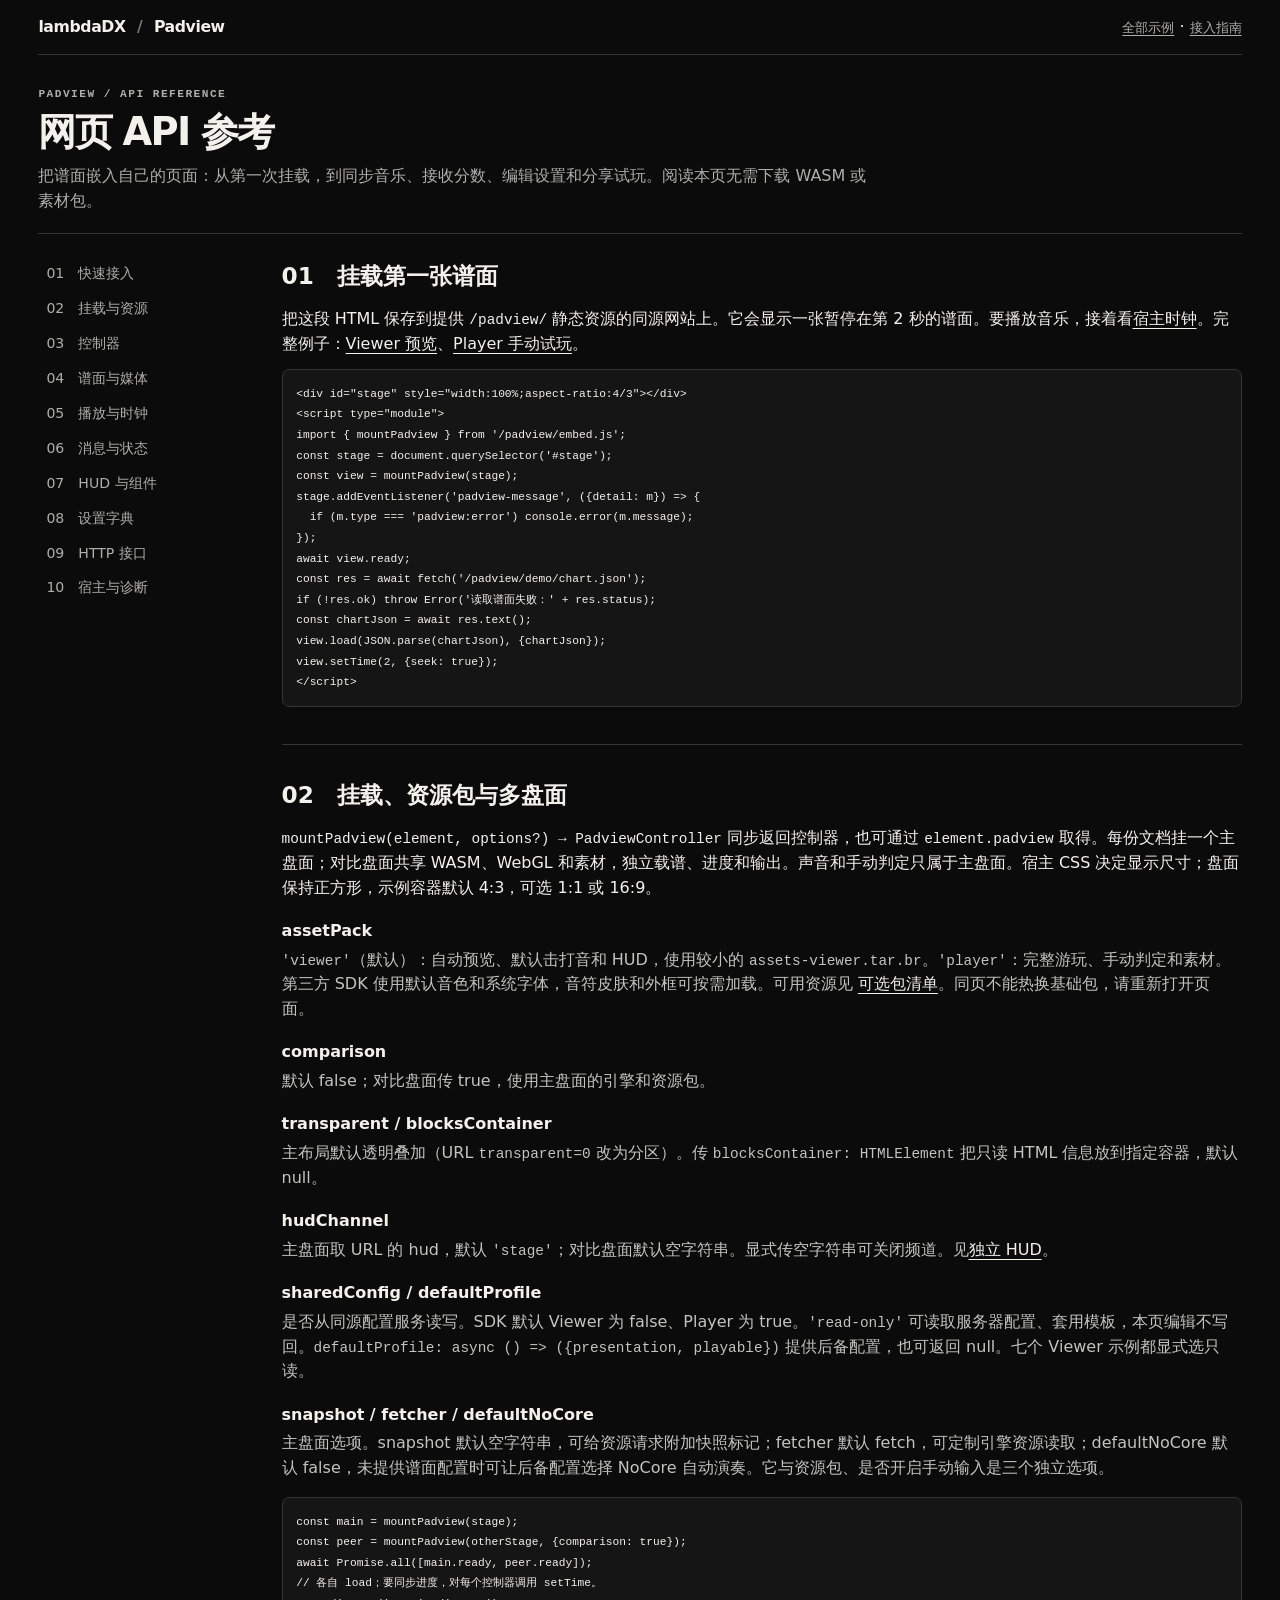
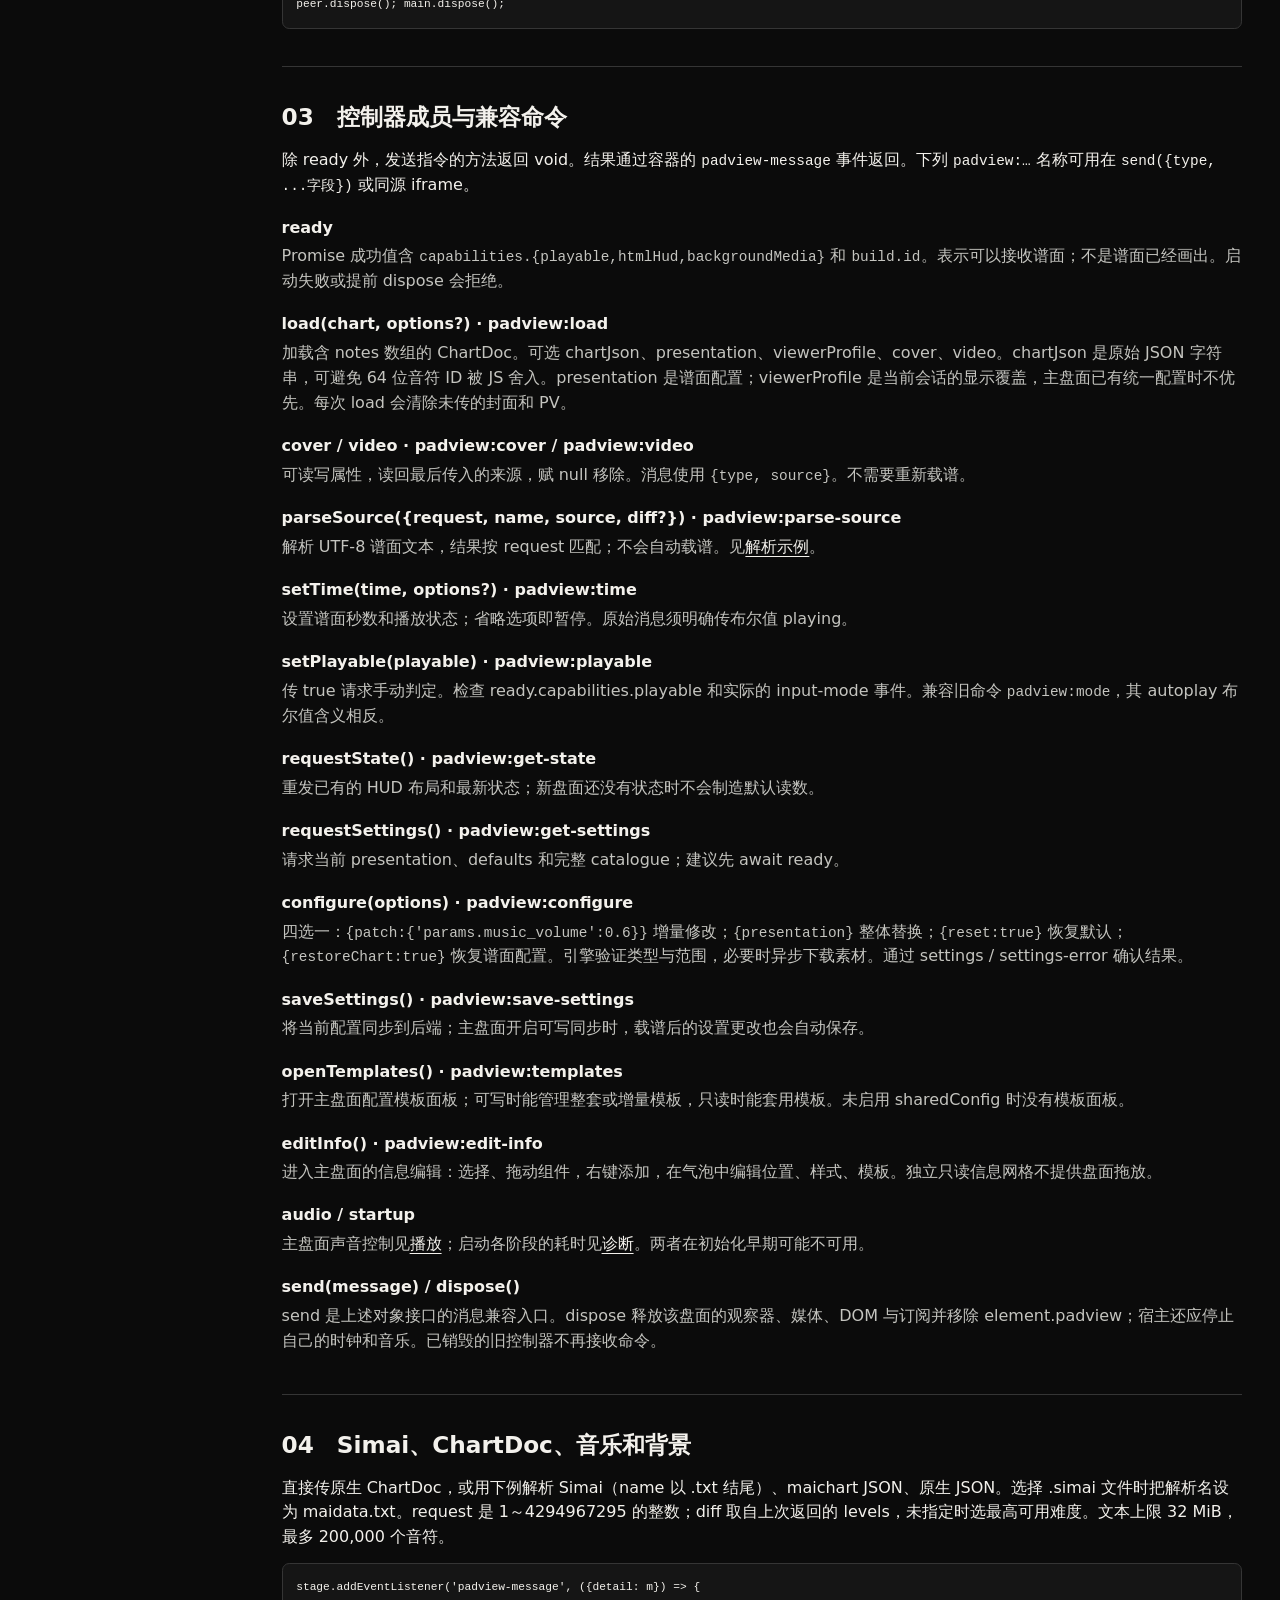
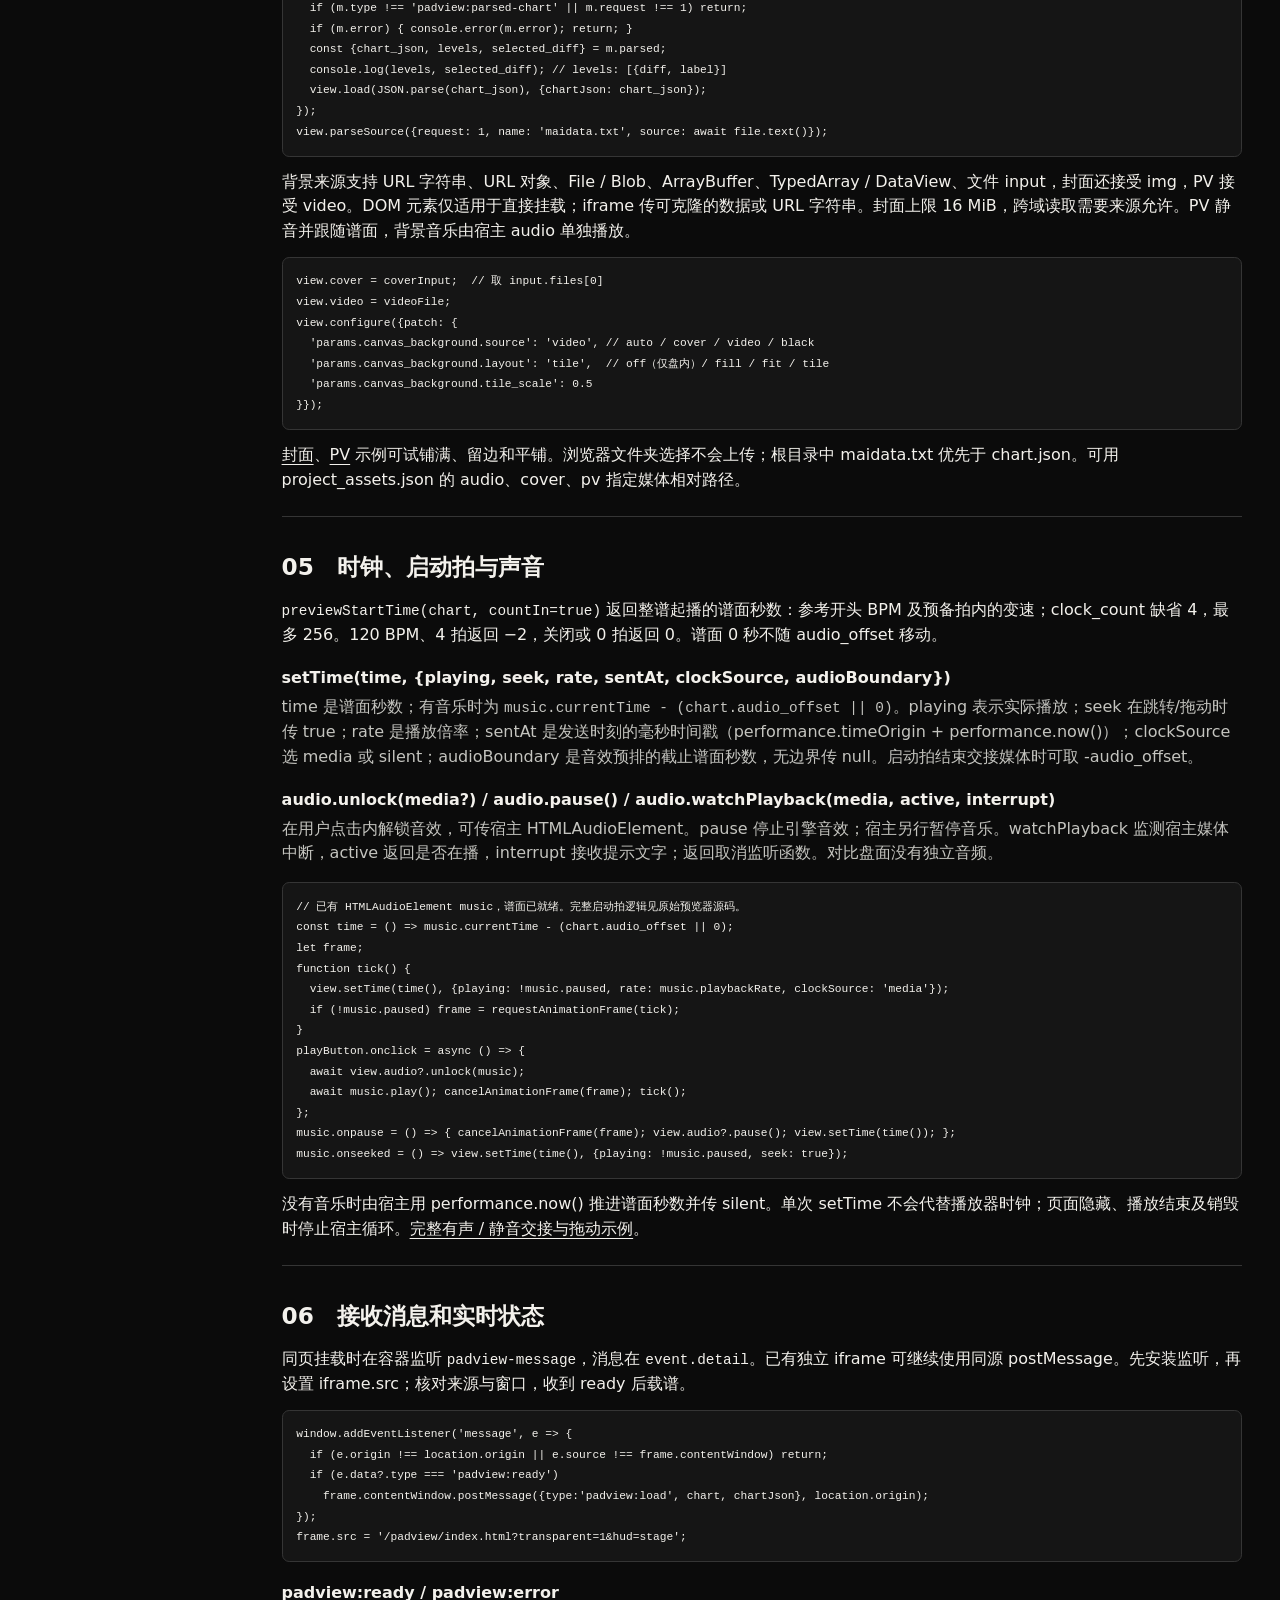
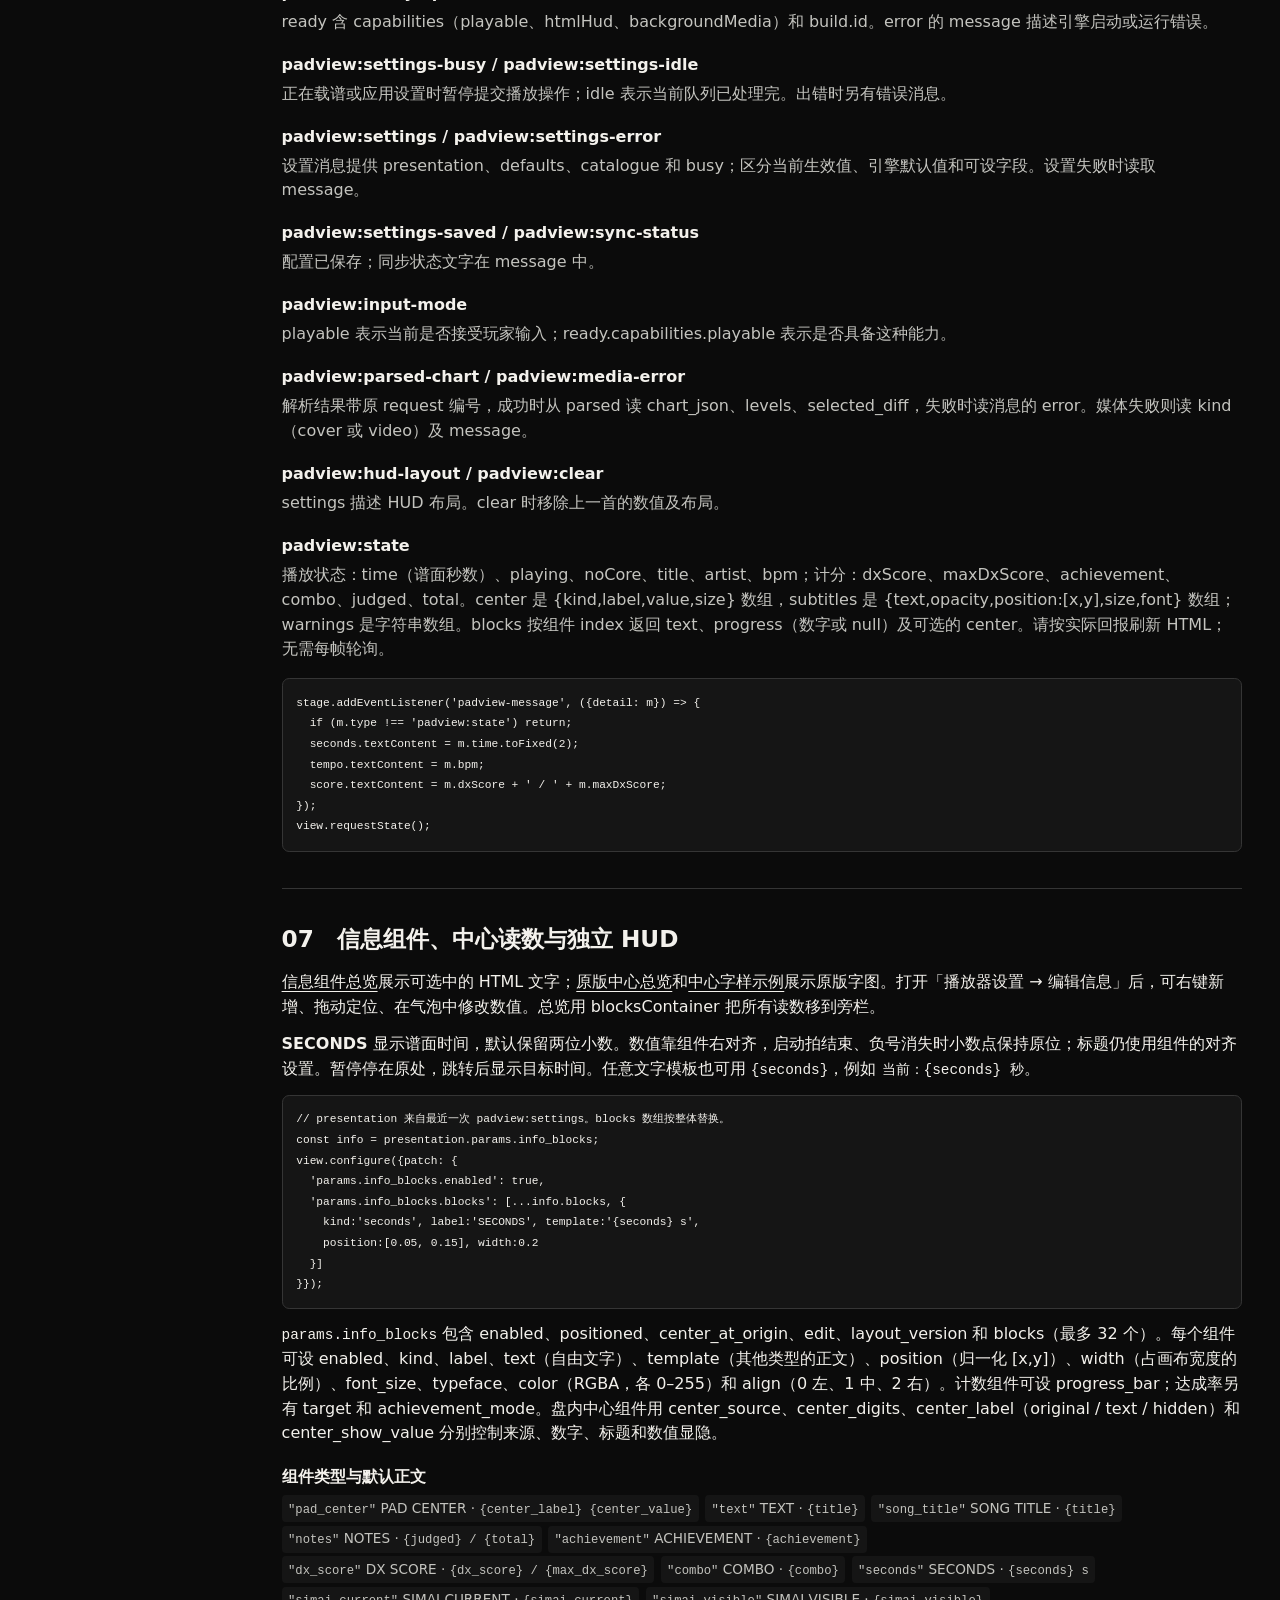
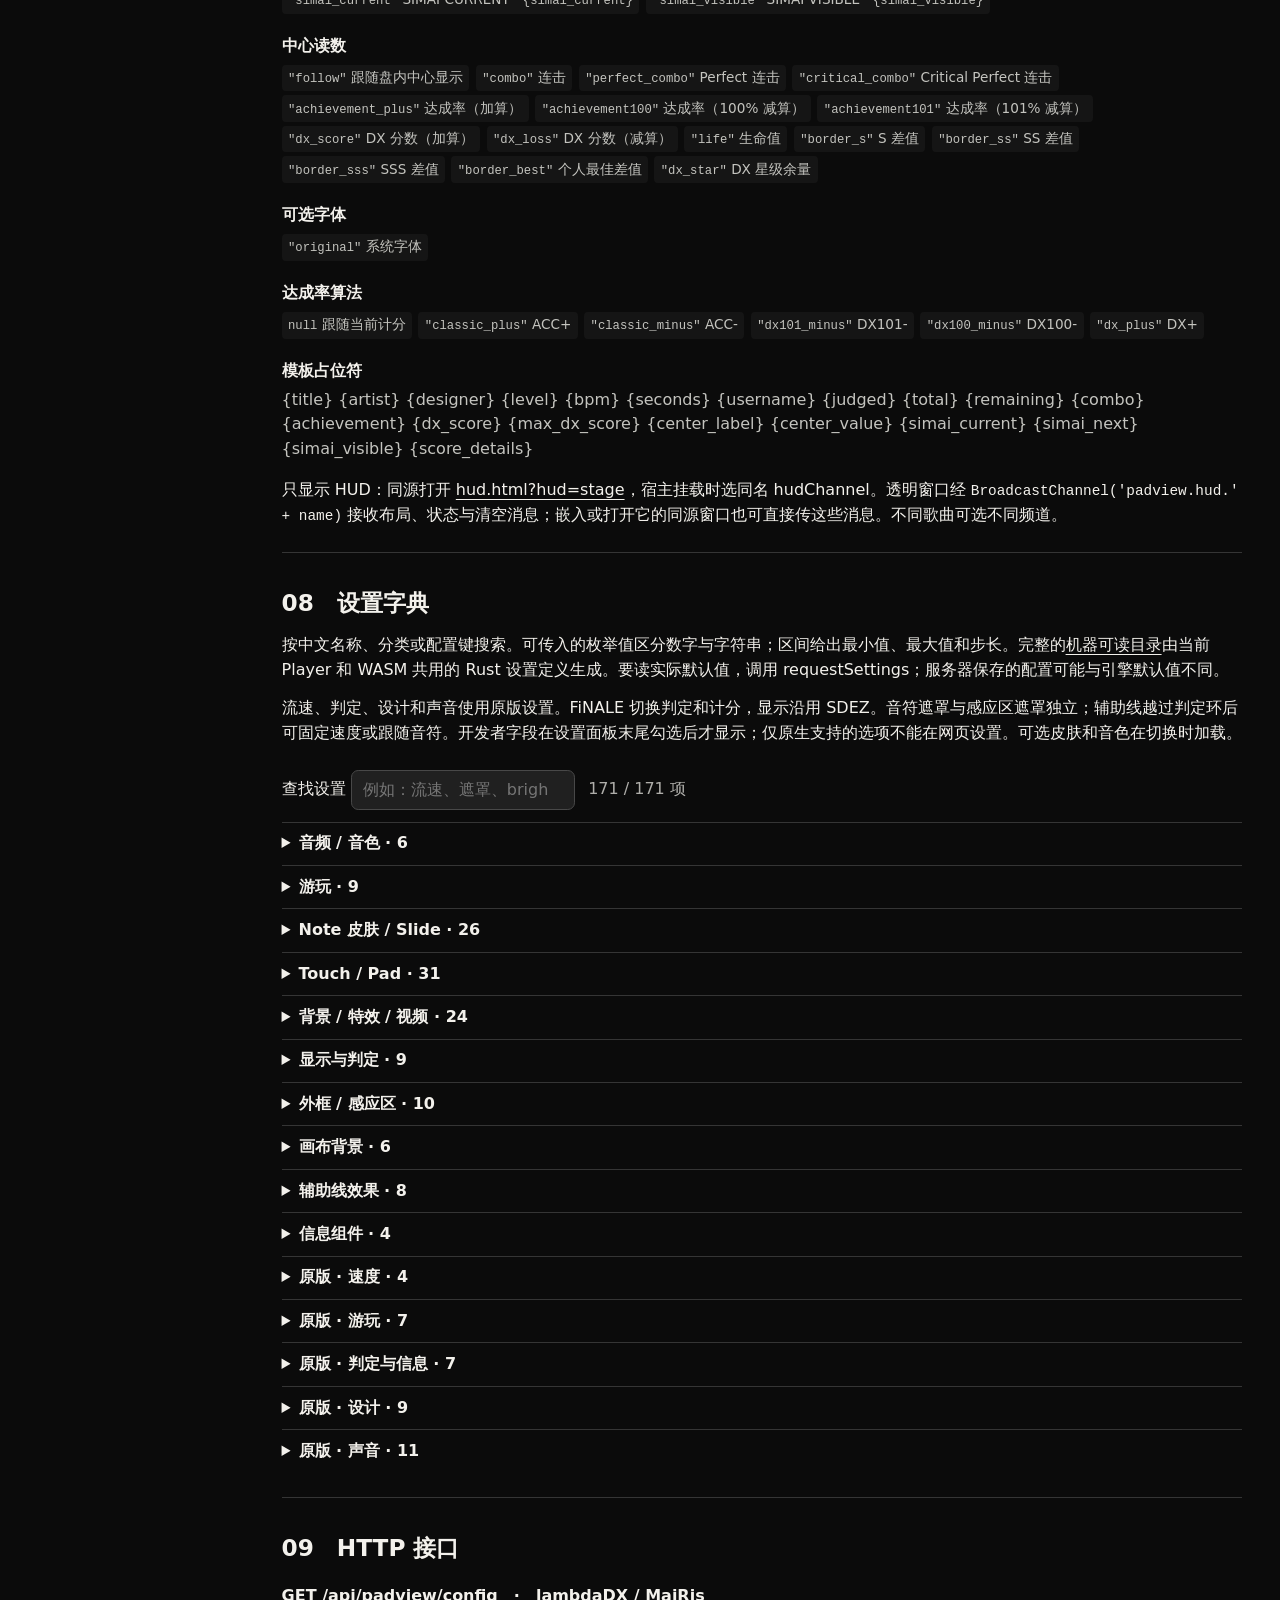
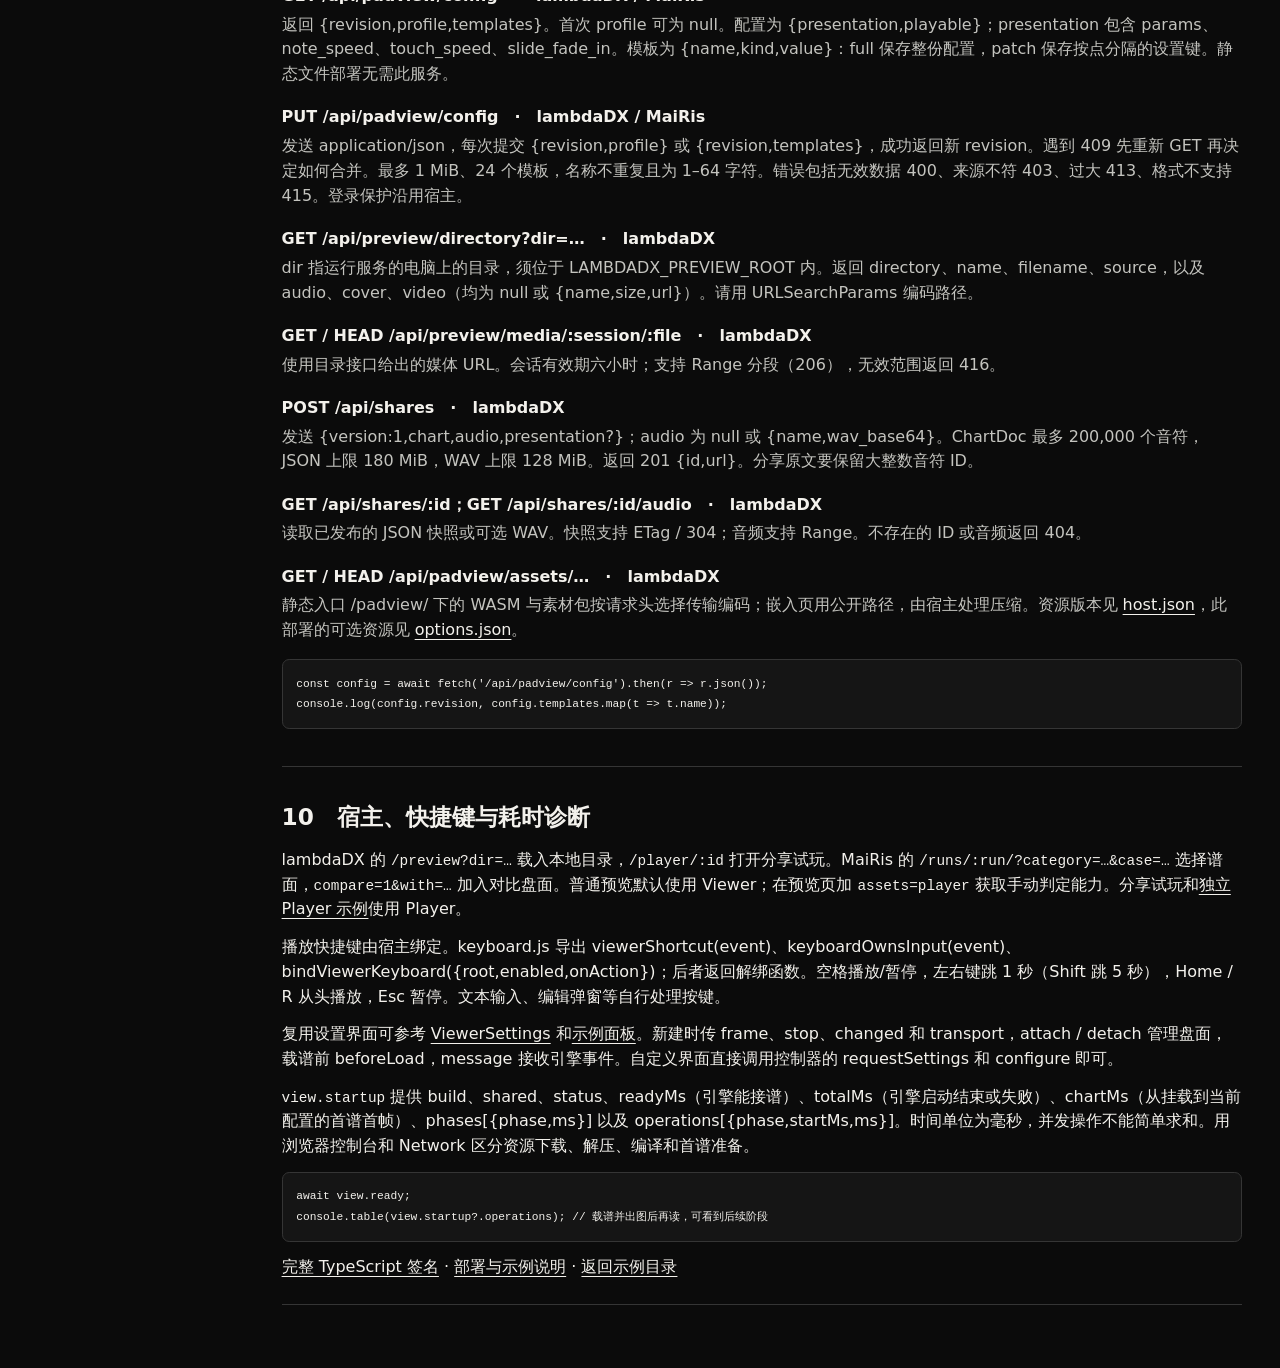
==== padview/demo/api.html @ 90272011 "Publish the LambdaDX Web SDK with viewer, player, and demos" ====
<!doctype html>
<html lang="zh-CN"><head><meta charset="utf-8"><meta name="viewport" content="width=device-width,initial-scale=1">
<title>Padview 网页 API 参考 · lambdaDX</title><link rel="stylesheet" href="./demo.css"><script src="./api-catalogue.js" defer></script></head>
<body><main class="api-doc">
<header class="masthead"><strong>lambdaDX <span>/</span> Padview</strong><nav><a href="./index.html">全部示例</a> · <a href="./README.md">接入指南</a></nav></header>
<p class="eyebrow">PADVIEW / API REFERENCE</p><h1>网页 API 参考</h1>
<p>把谱面嵌入自己的页面：从第一次挂载，到同步音乐、接收分数、编辑设置和分享试玩。阅读本页无需下载 WASM 或素材包。</p>
<div class="api-grid"><nav aria-label="文档目录"><a href="#start">01　快速接入</a><a href="#mount">02　挂载与资源</a><a href="#controller">03　控制器</a><a href="#source">04　谱面与媒体</a><a href="#clock">05　播放与时钟</a><a href="#messages">06　消息与状态</a><a href="#hud">07　HUD 与组件</a><a href="#settings">08　设置字典</a><a href="#http">09　HTTP 接口</a><a href="#hosts">10　宿主与诊断</a></nav>
<article>
<section id="start"><h2>01　挂载第一张谱面</h2>
<p>把这段 HTML 保存到提供 <code>/padview/</code> 静态资源的同源网站上。它会显示一张暂停在第 2 秒的谱面。要播放音乐，接着看<a href="#clock">宿主时钟</a>。完整例子：<a href="./original.html">Viewer 预览</a>、<a href="./player.html">Player 手动试玩</a>。</p>
<pre><code>&lt;div id="stage" style="width:100%;aspect-ratio:4/3"&gt;&lt;/div&gt;
&lt;script type="module"&gt;
import { mountPadview } from '/padview/embed.js';
const stage = document.querySelector('#stage');
const view = mountPadview(stage);
stage.addEventListener('padview-message', ({detail: m}) =&gt; {
  if (m.type === 'padview:error') console.error(m.message);
});
await view.ready;
const res = await fetch('/padview/demo/chart.json');
if (!res.ok) throw Error('读取谱面失败：' + res.status);
const chartJson = await res.text();
view.load(JSON.parse(chartJson), {chartJson});
view.setTime(2, {seek: true});
&lt;/script&gt;</code></pre></section>
<section id="mount"><h2>02　挂载、资源包与多盘面</h2>
<p><code>mountPadview(element, options?) → PadviewController</code> 同步返回控制器，也可通过 <code>element.padview</code> 取得。每份文档挂一个主盘面；对比盘面共享 WASM、WebGL 和素材，独立载谱、进度和输出。声音和手动判定只属于主盘面。宿主 CSS 决定显示尺寸；盘面保持正方形，示例容器默认 4:3，可选 1:1 或 16:9。</p>
<dl><dt>assetPack</dt><dd><code>'viewer'</code>（默认）：自动预览、默认击打音和 HUD，使用较小的 <code>assets-viewer.tar.br</code>。<code>'player'</code>：完整游玩、手动判定和素材。第三方 SDK 使用默认音色和系统字体，音符皮肤和外框可按需加载。可用资源见 <a href="../options.json">可选包清单</a>。同页不能热换基础包，请重新打开页面。</dd>
<dt>comparison</dt><dd>默认 false；对比盘面传 true，使用主盘面的引擎和资源包。</dd>
<dt>transparent / blocksContainer</dt><dd>主布局默认透明叠加（URL <code>transparent=0</code> 改为分区）。传 <code>blocksContainer: HTMLElement</code> 把只读 HTML 信息放到指定容器，默认 null。</dd>
<dt>hudChannel</dt><dd>主盘面取 URL 的 hud，默认 <code>'stage'</code>；对比盘面默认空字符串。显式传空字符串可关闭频道。见<a href="#hud">独立 HUD</a>。</dd>
<dt>sharedConfig / defaultProfile</dt><dd>是否从同源配置服务读写。SDK 默认 Viewer 为 false、Player 为 true。<code>'read-only'</code> 可读取服务器配置、套用模板，本页编辑不写回。<code>defaultProfile: async () =&gt; ({presentation, playable})</code> 提供后备配置，也可返回 null。七个 Viewer 示例都显式选只读。</dd>
<dt>snapshot / fetcher / defaultNoCore</dt><dd>主盘面选项。snapshot 默认空字符串，可给资源请求附加快照标记；fetcher 默认 fetch，可定制引擎资源读取；defaultNoCore 默认 false，未提供谱面配置时可让后备配置选择 NoCore 自动演奏。它与资源包、是否开启手动输入是三个独立选项。</dd></dl>
<pre><code>const main = mountPadview(stage);
const peer = mountPadview(otherStage, {comparison: true});
await Promise.all([main.ready, peer.ready]);
// 各自 load；要同步进度，对每个控制器调用 setTime。
peer.dispose(); main.dispose();</code></pre></section>
<section id="controller"><h2>03　控制器成员与兼容命令</h2>
<p>除 ready 外，发送指令的方法返回 void。结果通过容器的 <code>padview-message</code> 事件返回。下列 <code>padview:…</code> 名称可用在 <code>send({type, ...字段})</code> 或同源 iframe。</p>
<dl>
<dt>ready</dt><dd>Promise 成功值含 <code>capabilities.{playable,htmlHud,backgroundMedia}</code> 和 <code>build.id</code>。表示可以接收谱面；不是谱面已经画出。启动失败或提前 dispose 会拒绝。</dd>
<dt>load(chart, options?) · padview:load</dt><dd>加载含 notes 数组的 ChartDoc。可选 chartJson、presentation、viewerProfile、cover、video。chartJson 是原始 JSON 字符串，可避免 64 位音符 ID 被 JS 舍入。presentation 是谱面配置；viewerProfile 是当前会话的显示覆盖，主盘面已有统一配置时不优先。每次 load 会清除未传的封面和 PV。</dd>
<dt>cover / video · padview:cover / padview:video</dt><dd>可读写属性，读回最后传入的来源，赋 null 移除。消息使用 <code>{type, source}</code>。不需要重新载谱。</dd>
<dt>parseSource({request, name, source, diff?}) · padview:parse-source</dt><dd>解析 UTF-8 谱面文本，结果按 request 匹配；不会自动载谱。见<a href="#source">解析示例</a>。</dd>
<dt>setTime(time, options?) · padview:time</dt><dd>设置谱面秒数和播放状态；省略选项即暂停。原始消息须明确传布尔值 playing。</dd>
<dt>setPlayable(playable) · padview:playable</dt><dd>传 true 请求手动判定。检查 ready.capabilities.playable 和实际的 input-mode 事件。兼容旧命令 <code>padview:mode</code>，其 autoplay 布尔值含义相反。</dd>
<dt>requestState() · padview:get-state</dt><dd>重发已有的 HUD 布局和最新状态；新盘面还没有状态时不会制造默认读数。</dd>
<dt>requestSettings() · padview:get-settings</dt><dd>请求当前 presentation、defaults 和完整 catalogue；建议先 await ready。</dd>
<dt>configure(options) · padview:configure</dt><dd>四选一：<code>{patch:{'params.music_volume':0.6}}</code> 增量修改；<code>{presentation}</code> 整体替换；<code>{reset:true}</code> 恢复默认；<code>{restoreChart:true}</code> 恢复谱面配置。引擎验证类型与范围，必要时异步下载素材。通过 settings / settings-error 确认结果。</dd>
<dt>saveSettings() · padview:save-settings</dt><dd>将当前配置同步到后端；主盘面开启可写同步时，载谱后的设置更改也会自动保存。</dd>
<dt>openTemplates() · padview:templates</dt><dd>打开主盘面配置模板面板；可写时能管理整套或增量模板，只读时能套用模板。未启用 sharedConfig 时没有模板面板。</dd>
<dt>editInfo() · padview:edit-info</dt><dd>进入主盘面的信息编辑：选择、拖动组件，右键添加，在气泡中编辑位置、样式、模板。独立只读信息网格不提供盘面拖放。</dd>
<dt>audio / startup</dt><dd>主盘面声音控制见<a href="#clock">播放</a>；启动各阶段的耗时见<a href="#hosts">诊断</a>。两者在初始化早期可能不可用。</dd>
<dt>send(message) / dispose()</dt><dd>send 是上述对象接口的消息兼容入口。dispose 释放该盘面的观察器、媒体、DOM 与订阅并移除 element.padview；宿主还应停止自己的时钟和音乐。已销毁的旧控制器不再接收命令。</dd></dl></section>
<section id="source"><h2>04　Simai、ChartDoc、音乐和背景</h2>
<p>直接传原生 ChartDoc，或用下例解析 Simai（name 以 .txt 结尾）、maichart JSON、原生 JSON。选择 .simai 文件时把解析名设为 maidata.txt。request 是 1～4294967295 的整数；diff 取自上次返回的 levels，未指定时选最高可用难度。文本上限 32 MiB，最多 200,000 个音符。</p>
<pre><code>stage.addEventListener('padview-message', ({detail: m}) =&gt; {
  if (m.type !== 'padview:parsed-chart' || m.request !== 1) return;
  if (m.error) { console.error(m.error); return; }
  const {chart_json, levels, selected_diff} = m.parsed;
  console.log(levels, selected_diff); // levels: [{diff, label}]
  view.load(JSON.parse(chart_json), {chartJson: chart_json});
});
view.parseSource({request: 1, name: 'maidata.txt', source: await file.text()});</code></pre>
<p>背景来源支持 URL 字符串、URL 对象、File / Blob、ArrayBuffer、TypedArray / DataView、文件 input，封面还接受 img，PV 接受 video。DOM 元素仅适用于直接挂载；iframe 传可克隆的数据或 URL 字符串。封面上限 16 MiB，跨域读取需要来源允许。PV 静音并跟随谱面，背景音乐由宿主 audio 单独播放。</p>
<pre><code>view.cover = coverInput;  // 取 input.files[0]
view.video = videoFile;
view.configure({patch: {
  'params.canvas_background.source': 'video', // auto / cover / video / black
  'params.canvas_background.layout': 'tile',  // off（仅盘内）/ fill / fit / tile
  'params.canvas_background.tile_scale': 0.5
}});</code></pre><p><a href="./cover.html">封面</a>、<a href="./pv.html">PV</a> 示例可试铺满、留边和平铺。浏览器文件夹选择不会上传；根目录中 maidata.txt 优先于 chart.json。可用 project_assets.json 的 audio、cover、pv 指定媒体相对路径。</p></section>
<section id="clock"><h2>05　时钟、启动拍与声音</h2>
<p><code>previewStartTime(chart, countIn=true)</code> 返回整谱起播的谱面秒数：参考开头 BPM 及预备拍内的变速；clock_count 缺省 4，最多 256。120 BPM、4 拍返回 −2，关闭或 0 拍返回 0。谱面 0 秒不随 audio_offset 移动。</p>
<dl><dt>setTime(time, {playing, seek, rate, sentAt, clockSource, audioBoundary})</dt><dd>time 是谱面秒数；有音乐时为 <code>music.currentTime - (chart.audio_offset || 0)</code>。playing 表示实际播放；seek 在跳转/拖动时传 true；rate 是播放倍率；sentAt 是发送时刻的毫秒时间戳（performance.timeOrigin + performance.now()）；clockSource 选 media 或 silent；audioBoundary 是音效预排的截止谱面秒数，无边界传 null。启动拍结束交接媒体时可取 -audio_offset。</dd>
<dt>audio.unlock(media?) / audio.pause() / audio.watchPlayback(media, active, interrupt)</dt><dd>在用户点击内解锁音效，可传宿主 HTMLAudioElement。pause 停止引擎音效；宿主另行暂停音乐。watchPlayback 监测宿主媒体中断，active 返回是否在播，interrupt 接收提示文字；返回取消监听函数。对比盘面没有独立音频。</dd></dl>
<pre><code>// 已有 HTMLAudioElement music，谱面已就绪。完整启动拍逻辑见原始预览器源码。
const time = () =&gt; music.currentTime - (chart.audio_offset || 0);
let frame;
function tick() {
  view.setTime(time(), {playing: !music.paused, rate: music.playbackRate, clockSource: 'media'});
  if (!music.paused) frame = requestAnimationFrame(tick);
}
playButton.onclick = async () =&gt; {
  await view.audio?.unlock(music);
  await music.play(); cancelAnimationFrame(frame); tick();
};
music.onpause = () =&gt; { cancelAnimationFrame(frame); view.audio?.pause(); view.setTime(time()); };
music.onseeked = () =&gt; view.setTime(time(), {playing: !music.paused, seek: true});</code></pre>
<p>没有音乐时由宿主用 performance.now() 推进谱面秒数并传 silent。单次 setTime 不会代替播放器时钟；页面隐藏、播放结束及销毁时停止宿主循环。<a href="./original.js">完整有声 / 静音交接与拖动示例</a>。</p></section>
<section id="messages"><h2>06　接收消息和实时状态</h2>
<p>同页挂载时在容器监听 <code>padview-message</code>，消息在 <code>event.detail</code>。已有独立 iframe 可继续使用同源 postMessage。先安装监听，再设置 iframe.src；核对来源与窗口，收到 ready 后载谱。</p>
<pre><code>window.addEventListener('message', e =&gt; {
  if (e.origin !== location.origin || e.source !== frame.contentWindow) return;
  if (e.data?.type === 'padview:ready')
    frame.contentWindow.postMessage({type:'padview:load', chart, chartJson}, location.origin);
});
frame.src = '/padview/index.html?transparent=1&amp;hud=stage';</code></pre>
<dl><dt>padview:ready / padview:error</dt><dd>ready 含 capabilities（playable、htmlHud、backgroundMedia）和 build.id。error 的 message 描述引擎启动或运行错误。</dd>
<dt>padview:settings-busy / padview:settings-idle</dt><dd>正在载谱或应用设置时暂停提交播放操作；idle 表示当前队列已处理完。出错时另有错误消息。</dd>
<dt>padview:settings / padview:settings-error</dt><dd>设置消息提供 presentation、defaults、catalogue 和 busy；区分当前生效值、引擎默认值和可设字段。设置失败时读取 message。</dd>
<dt>padview:settings-saved / padview:sync-status</dt><dd>配置已保存；同步状态文字在 message 中。</dd>
<dt>padview:input-mode</dt><dd>playable 表示当前是否接受玩家输入；ready.capabilities.playable 表示是否具备这种能力。</dd>
<dt>padview:parsed-chart / padview:media-error</dt><dd>解析结果带原 request 编号，成功时从 parsed 读 chart_json、levels、selected_diff，失败时读消息的 error。媒体失败则读 kind（cover 或 video）及 message。</dd>
<dt>padview:hud-layout / padview:clear</dt><dd>settings 描述 HUD 布局。clear 时移除上一首的数值及布局。</dd>
<dt>padview:state</dt><dd>播放状态：time（谱面秒数）、playing、noCore、title、artist、bpm；计分：dxScore、maxDxScore、achievement、combo、judged、total。center 是 {kind,label,value,size} 数组，subtitles 是 {text,opacity,position:[x,y],size,font} 数组；warnings 是字符串数组。blocks 按组件 index 返回 text、progress（数字或 null）及可选的 center。请按实际回报刷新 HTML；无需每帧轮询。</dd></dl>
<pre><code>stage.addEventListener('padview-message', ({detail: m}) =&gt; {
  if (m.type !== 'padview:state') return;
  seconds.textContent = m.time.toFixed(2);
  tempo.textContent = m.bpm;
  score.textContent = m.dxScore + ' / ' + m.maxDxScore;
});
view.requestState();</code></pre></section>
<section id="hud"><h2>07　信息组件、中心读数与独立 HUD</h2>
<p><a href="./components.html">信息组件总览</a>展示可选中的 HTML 文字；<a href="./center.html">原版中心总览</a>和<a href="./labels.html">中心字样示例</a>展示原版字图。打开「播放器设置 → 编辑信息」后，可右键新增、拖动定位、在气泡中修改数值。总览用 blocksContainer 把所有读数移到旁栏。</p>
<p><strong>SECONDS</strong> 显示谱面时间，默认保留两位小数。数值靠组件右对齐，启动拍结束、负号消失时小数点保持原位；标题仍使用组件的对齐设置。暂停停在原处，跳转后显示目标时间。任意文字模板也可用 <code>{seconds}</code>，例如 <code>当前：{seconds} 秒</code>。</p>
<pre><code>// presentation 来自最近一次 padview:settings。blocks 数组按整体替换。
const info = presentation.params.info_blocks;
view.configure({patch: {
  'params.info_blocks.enabled': true,
  'params.info_blocks.blocks': [...info.blocks, {
    kind:'seconds', label:'SECONDS', template:'{seconds} s',
    position:[0.05, 0.15], width:0.2
  }]
}});</code></pre>
<p><code>params.info_blocks</code> 包含 enabled、positioned、center_at_origin、edit、layout_version 和 blocks（最多 32 个）。每个组件可设 enabled、kind、label、text（自由文字）、template（其他类型的正文）、position（归一化 [x,y]）、width（占画布宽度的比例）、font_size、typeface、color（RGBA，各 0–255）和 align（0 左、1 中、2 右）。计数组件可设 progress_bar；达成率另有 target 和 achievement_mode。盘内中心组件用 center_source、center_digits、center_label（original / text / hidden）和 center_show_value 分别控制来源、数字、标题和数值显隐。</p>
<div id="api-components"></div>
<p>只显示 HUD：同源打开 <a href="../hud.html?hud=stage">hud.html?hud=stage</a>，宿主挂载时选同名 hudChannel。透明窗口经 <code>BroadcastChannel('padview.hud.' + name)</code> 接收布局、状态与清空消息；嵌入或打开它的同源窗口也可直接传这些消息。不同歌曲可选不同频道。</p></section>
<section id="settings"><h2>08　设置字典</h2><p>按中文名称、分类或配置键搜索。可传入的枚举值区分数字与字符串；区间给出最小值、最大值和步长。完整的<a href="./api-catalogue.json">机器可读目录</a>由当前 Player 和 WASM 共用的 Rust 设置定义生成。要读实际默认值，调用 requestSettings；服务器保存的配置可能与引擎默认值不同。</p>
<p>流速、判定、设计和声音使用原版设置。FiNALE 切换判定和计分，显示沿用 SDEZ。音符遮罩与感应区遮罩独立；辅助线越过判定环后可固定速度或跟随音符。开发者字段在设置面板末尾勾选后才显示；仅原生支持的选项不能在网页设置。可选皮肤和音色在切换时加载。</p>
<label for="api-filter">查找设置</label> <input id="api-filter" type="search" placeholder="例如：流速、遮罩、brightness"> <output id="api-count" aria-live="polite">正在读取目录…</output><div id="api-fields"></div></section>
<section id="http"><h2>09　HTTP 接口</h2>
<dl><dt>GET /api/padview/config　·　lambdaDX / MaiRis</dt><dd>返回 {revision,profile,templates}。首次 profile 可为 null。配置为 {presentation,playable}；presentation 包含 params、note_speed、touch_speed、slide_fade_in。模板为 {name,kind,value}：full 保存整份配置，patch 保存按点分隔的设置键。静态文件部署无需此服务。</dd>
<dt>PUT /api/padview/config　·　lambdaDX / MaiRis</dt><dd>发送 application/json，每次提交 {revision,profile} 或 {revision,templates}，成功返回新 revision。遇到 409 先重新 GET 再决定如何合并。最多 1 MiB、24 个模板，名称不重复且为 1–64 字符。错误包括无效数据 400、来源不符 403、过大 413、格式不支持 415。登录保护沿用宿主。</dd>
<dt>GET /api/preview/directory?dir=…　·　lambdaDX</dt><dd>dir 指运行服务的电脑上的目录，须位于 LAMBDADX_PREVIEW_ROOT 内。返回 directory、name、filename、source，以及 audio、cover、video（均为 null 或 {name,size,url}）。请用 URLSearchParams 编码路径。</dd>
<dt>GET / HEAD /api/preview/media/:session/:file　·　lambdaDX</dt><dd>使用目录接口给出的媒体 URL。会话有效期六小时；支持 Range 分段（206），无效范围返回 416。</dd>
<dt>POST /api/shares　·　lambdaDX</dt><dd>发送 {version:1,chart,audio,presentation?}；audio 为 null 或 {name,wav_base64}。ChartDoc 最多 200,000 个音符，JSON 上限 180 MiB，WAV 上限 128 MiB。返回 201 {id,url}。分享原文要保留大整数音符 ID。</dd>
<dt>GET /api/shares/:id；GET /api/shares/:id/audio　·　lambdaDX</dt><dd>读取已发布的 JSON 快照或可选 WAV。快照支持 ETag / 304；音频支持 Range。不存在的 ID 或音频返回 404。</dd>
<dt>GET / HEAD /api/padview/assets/…　·　lambdaDX</dt><dd>静态入口 /padview/ 下的 WASM 与素材包按请求头选择传输编码；嵌入页用公开路径，由宿主处理压缩。资源版本见 <a href="../host.json">host.json</a>，此部署的可选资源见 <a href="../options.json">options.json</a>。</dd></dl>
<pre><code>const config = await fetch('/api/padview/config').then(r =&gt; r.json());
console.log(config.revision, config.templates.map(t =&gt; t.name));</code></pre></section>
<section id="hosts"><h2>10　宿主、快捷键与耗时诊断</h2>
<p>lambdaDX 的 <code>/preview?dir=…</code> 载入本地目录，<code>/player/:id</code> 打开分享试玩。MaiRis 的 <code>/runs/:run/?category=…&amp;case=…</code> 选择谱面，<code>compare=1&amp;with=…</code> 加入对比盘面。普通预览默认使用 Viewer；在预览页加 <code>assets=player</code> 获取手动判定能力。分享试玩和<a href="./player.html">独立 Player 示例</a>使用 Player。</p>
<p>播放快捷键由宿主绑定。keyboard.js 导出 viewerShortcut(event)、keyboardOwnsInput(event)、bindViewerKeyboard({root,enabled,onAction})；后者返回解绑函数。空格播放/暂停，左右键跳 1 秒（Shift 跳 5 秒），Home / R 从头播放，Esc 暂停。文本输入、编辑弹窗等自行处理按键。</p>
<p>复用设置界面可参考 <a href="../viewer-settings.js">ViewerSettings</a> 和<a href="./showcase.js">示例面板</a>。新建时传 frame、stop、changed 和 transport，attach / detach 管理盘面，载谱前 beforeLoad，message 接收引擎事件。自定义界面直接调用控制器的 requestSettings 和 configure 即可。</p>
<p><code>view.startup</code> 提供 build、shared、status、readyMs（引擎能接谱）、totalMs（引擎启动结束或失败）、chartMs（从挂载到当前配置的首谱首帧）、phases[{phase,ms}] 以及 operations[{phase,startMs,ms}]。时间单位为毫秒，并发操作不能简单求和。用浏览器控制台和 Network 区分资源下载、解压、编译和首谱准备。</p>
<pre><code>await view.ready;
console.table(view.startup?.operations); // 载谱并出图后再读，可看到后续阶段</code></pre>
<p><a href="../embed.d.ts">完整 TypeScript 签名</a> · <a href="./README.md">部署与示例说明</a> · <a href="./index.html">返回示例目录</a></p></section>
</article></div></main></body></html>
---- padview/demo/demo.css ----
:root {
  color-scheme: dark;
  --base: #0b0b0b;
  --surface: #151515;
  --raised: #202020;
  --line: #353535;
  --ink: #f3f1ec;
  --muted: #afaeaa;
  --mono: ui-monospace, "SFMono-Regular", Consolas, monospace;
  font: 16px/1.55 system-ui, sans-serif;
  color: var(--ink);
  background: var(--base);
}
body { margin: 0 }
main { max-width: 96rem; margin: auto; padding: 0 clamp(1rem, 3vw, 3rem) 2.5rem }
h1, h2, h3, p { margin: 0 }
h1 { font-size: clamp(1.65rem, 3vw, 2.65rem); line-height: 1.18; letter-spacing: -.045em }
h2 { font-size: 1.1rem }
main > h1 + p, .catalog-intro p:last-child { margin: .6rem 0 1.2rem; max-width: 52em; color: var(--muted) }
a { color: var(--ink); text-underline-offset: .22em }
:focus-visible { outline: 2px solid var(--ink); outline-offset: 2px }
[hidden] { display: none !important }
pre { overflow: auto; padding: .85rem; border-radius: .45rem; background: var(--base); font: .78rem/1.65 var(--mono) }
button, input, select, textarea { box-sizing: border-box; max-width: 100%; font: inherit; accent-color: var(--ink) }
button, select, input:is([type=text], [type=number], [type=search]), textarea, ::file-selector-button {
  border: 1px solid #484848; border-radius: .45rem; background: var(--raised); color: var(--ink); padding: .4em .7em;
}
button, select, ::file-selector-button { cursor: pointer }
button:disabled { cursor: default; opacity: .55 }
button:enabled:hover, select:hover { border-color: #82817e }
input[type=range] { cursor: pointer; margin-inline: 0 }
input[type=checkbox] { inline-size: 1rem; block-size: 1rem; vertical-align: middle }
.eyebrow, .demo-grid small, .catalog-heading span {
  color: var(--muted); font: 600 .7rem/1.4 var(--mono); letter-spacing: .13em;
}
.eyebrow { margin: clamp(1rem, 2.5vw, 2rem) 0 .4rem }
.masthead, .demo-nav { border-bottom: 1px solid var(--line); min-height: 3.4rem; display: flex; align-items: center }
.masthead { justify-content: space-between }
.masthead strong { font-size: .98rem; letter-spacing: -.025em }
.masthead strong span { color: #777; padding: 0 .4rem }
.masthead a, main > a, .catalog footer { font-size: .82rem; color: var(--muted) }
.catalog { max-width: 79rem }
.catalog-intro { display: flex; align-items: center; justify-content: space-between; gap: 1rem; padding: clamp(1rem, 3vw, 2.5rem) 0; border-bottom: 1px solid var(--line) }
.catalog-intro .eyebrow { margin: 0 0 .8rem }
.catalog-intro h1 { font-size: clamp(2.4rem, 5vw, 4.4rem) }
.catalog-intro p:last-child { margin-bottom: 0 }
.dial { flex: none; width: clamp(8rem, 25vw, 22rem); color: #a6a49e }
.catalog-heading { display: flex; align-items: baseline; justify-content: space-between; margin: 1.7rem 0 .8rem }
.demo-grid { display: grid; grid-template-columns: repeat(4, minmax(0,1fr)); gap: .65rem }
.demo-grid a {
  position: relative; display: flex; flex-direction: column; align-items: start; padding: clamp(.9rem,1.5vw,1.4rem);
  border: 1px solid var(--line); border-radius: .75rem; text-decoration: none; background: var(--surface);
}
.demo-grid a:first-child { grid-column: span 2; background: linear-gradient(110deg,#282828,#191919) }
.demo-grid a::after { content: "↗" / ""; position: absolute; top: .85rem; right: .95rem; color: var(--muted) }
.demo-grid a:is(:hover,:focus-visible) { background: var(--raised); border-color: #858480 }
.demo-grid h2 { margin: 1.5rem 0 .4rem; font-size: 1.12rem; line-height: 1.35 }
.demo-grid p, .catalog footer { font-size: .86rem; color: var(--muted) }
.catalog footer { margin-top: 1.5rem }
.demo-nav { flex-wrap: wrap; gap: .2rem; padding: .4rem 0; box-sizing: border-box }
.demo-nav a { padding: .4rem .75rem; color: var(--muted); border-radius: .4rem; text-decoration: none; font-size: .85rem }
.demo-nav a:first-child { font-weight: 650; color: var(--ink) }
.demo-nav a:hover, .demo-nav a[aria-current=page] { color: var(--ink); background: var(--raised) }

.workbench { display: grid; grid-template-columns: minmax(0,2fr) minmax(19rem,1fr); gap: 1rem; align-items: start }
.workbench > * { min-width: 0 }
.demo-single:not(.settings-open) { grid-template-columns: minmax(0,1fr) }
.workbench > section:first-child, #review-sidebar, #settings-panel {
  background: var(--surface); border: 1px solid var(--line); border-radius: .85rem;
}
.workbench > section:first-child { padding: clamp(.6rem,1.3vw,1.15rem) }
#review-sidebar, #settings-panel { padding: clamp(.8rem,1.4vw,1.2rem) }
#review-sidebar > p, #review-sidebar details p { color: var(--muted); font-size: .88rem; margin: .7rem 0 }
#review-sidebar summary { cursor: pointer }
#stage { background: #080808; outline: 1px solid #ffffff18 }
#stage.padview-surface { --ratio:1.33333333; --pv-board:75cqw; aspect-ratio:var(--ratio); max-width:min(100%,calc(80svh * var(--ratio))) }
#stage[data-aspect="1:1"] { --ratio:1; --pv-board:100cqw }
#stage[data-aspect="16:9"] { --ratio:1.77777778; --pv-board:56.25cqw }
[data-example=transparent] #stage[data-backing=checker] { background: repeating-conic-gradient(#373737 0 25%,#262626 0 50%) 0 0/32px 32px }
[data-example=transparent] #stage[data-backing=light] { background: #ededeb }
[data-example=transparent] #stage[data-backing=dark] { background: #080808 }
.aspect-control, #controls label, #imports label, #background label { color: var(--muted); font-size: .85rem }
.aspect-control { display: inline-flex; align-items: center; gap: .55rem; margin: 0 0 .8rem }
#imports, #controls, #background { display: flex; flex-wrap: wrap; align-items: center; gap: .65rem .9rem; border: 0; padding: 0; min-width: 0; margin: 0 }
#background, #imports { margin: .8rem 0 }
#controls { margin: .85rem 0; padding-bottom: .8rem; border-bottom: 1px solid var(--line) }
#controls label, #background label { display: inline-flex; flex-wrap: wrap; align-items: center; gap: .45rem }
#background label { width: 100%; min-width: 0 }
#controls label:has(#seek) { flex: 1 1 11rem }
#seek { flex: 1; min-width: 3rem }
#play { background: var(--ink); border-color: var(--ink); color: var(--base); font-weight: 700; min-width: 4.7rem }
#play:enabled:hover { background: #fff }
#time { font: .8rem var(--mono); font-variant-numeric: tabular-nums; color: var(--ink); min-width: 5.5em }
#notice { margin: .7rem 0; color: var(--muted); font-size: .83rem }
#settings-open { font-size: .88rem }
#settings-warning { color: #f5c58e; font-size: .85rem }
#settings-panel {
  box-sizing: border-box; position: sticky; top: .5rem; height: calc(100dvh - 1rem);
  display: flex; flex-direction: column; gap: .55rem; container: settings / inline-size; font-size: .875rem;
}
.settings-heading, .settings-filters label { display: flex; gap: .5rem; align-items: center; justify-content: space-between }
.settings-filters input { flex: 1; min-width: 0 }
#settings-panel > small, #settings-panel > label { color: var(--muted) }
#settings-group, .settings-actions { display: flex; gap: .35rem; overflow-x: auto; scrollbar-width: thin; padding: 3px }
#settings-group { margin-top: .4rem }
#settings-group button, .settings-actions button { flex: none; font-size: .82rem }
#settings-group [aria-pressed=true] { background: var(--ink); color: var(--base); border-color: var(--ink) }
#settings-fields { flex: 1; min-height: 0; overflow: auto; overscroll-behavior: contain; scrollbar-width: thin; padding: 2px }
.settings-section, .viewer-component-fields { display: grid; grid-template-columns: repeat(2,minmax(0,1fr)); gap: .5rem }
.settings-section h3, .viewer-setting-components, .viewer-component-wide { grid-column: 1/-1 }
.settings-section h3 { margin: .8rem 0 .2rem; font-size: .95rem }
.viewer-setting, .viewer-component { min-width: 0; border: 1px solid var(--line); border-radius: .5rem; padding: .65rem; background: #1b1b1b }
.viewer-setting { display: grid; grid-template-columns: minmax(0,1fr) auto; gap: .4rem; align-content: start; align-items: center }
.viewer-setting input[type=number] { width: 5rem; font-family: var(--mono) }
.viewer-setting input[type=checkbox] { justify-self: end }
.viewer-setting > :is(input[type=range],input[type=text],.pv-setting-choice,small) { grid-column: 1/-1; width: 100%; min-width: 0 }
.viewer-setting-components { display: block }
.viewer-component { margin: .4rem 0 }
.viewer-component summary { display: flex; align-items: center; gap: .35rem; cursor: pointer }
.viewer-component summary span { flex: 1 }
.viewer-component-fields { min-width: 0; margin: .5rem 0 0; padding: 0; border: 0 }
.viewer-component-fields label { display: grid; min-width: 0; gap: .2rem }
.viewer-component-fields :is(input:not([type=checkbox]),select,textarea) { width: 100%; min-width: 0 }
#settings-status, .viewer-setting small, .viewer-components > p { margin: 0; color: var(--muted); font-size: .8rem }
.overview-layout { grid-template-columns: minmax(0,3fr) minmax(0,2fr) }
#overview-blocks .flow { grid-template-columns: repeat(auto-fit,minmax(min(100%,9rem),1fr)); gap: .5rem }
#overview-blocks [data-block] { min-width: 0; padding: .5rem; border: 1px solid var(--line); background: #101010; border-radius: .45rem; overflow-wrap: anywhere }
#overview-blocks [data-kind=pad_center] output { text-align: center }
[data-example=labels] #stage [data-block="0"][data-kind=pad_center] { translate: 0 -50%; --pv-stat-layout: grid }
@container settings (max-width: 26rem) { .settings-section { grid-template-columns: minmax(0,1fr) } }
@media (max-width: 900px) { .demo-grid { grid-template-columns: repeat(2,minmax(0,1fr)) } }
@media (max-width: 680px) {
  .workbench { grid-template-columns: minmax(0,1fr) }
  #settings-panel { position: relative; top: auto; height: 85dvh }
  .demo-nav { gap: .1rem }
  .demo-nav a { padding: .35rem .45rem }
  .catalog-intro { display: grid; grid-template-columns: minmax(0,1fr) auto }
  .catalog-intro > div { display: contents }
  .catalog-intro .eyebrow { grid-area: 1/1; align-self: end; margin: 0 }
  .catalog-intro h1 { grid-area: 2/1; align-self: start }
  .catalog-intro p:last-child { grid-column: span 2; margin: 0 }
  .dial { grid-area: 1/2/span 2; width: clamp(5rem,24vw,8rem) }
}
@media (max-width: 440px) {
  .demo-grid { grid-template-columns: minmax(0,1fr) }
  .demo-grid a:first-child { grid-column: auto }
  .demo-grid h2 { margin-top: .55rem }
}
@media (orientation: landscape) and (max-height: 540px) {
  #settings-panel { gap: .25rem; padding: .5rem }
  #settings-status { max-height: 2.8em; overflow: auto }
}

.api-doc { max-width: 79rem }
.api-grid { display: grid; grid-template-columns: 12rem minmax(0, 1fr); align-items: start; gap: clamp(1rem, 4vw, 4rem); border-top: 1px solid var(--line); padding-top: 1.5rem }
.api-grid > nav { display: grid; position: sticky; top: 1rem; gap: .18rem }
.api-grid > nav a { color: var(--muted); padding: .32rem .5rem; font-size: .88rem; text-decoration: none }
.api-grid > nav a:hover, .api-grid > nav a:focus-visible { color: var(--ink); background: var(--raised) }
.api-doc section { scroll-margin-top: 1rem; margin-bottom: 2rem; padding-bottom: 1.5rem; border-bottom: 1px solid var(--line); overflow-wrap: anywhere }
.api-doc section h2 { font-size: 1.45rem; margin-bottom: .8rem }
.api-doc section p + p, .api-doc section pre { margin: .8rem 0 }
.api-doc section pre { border: 1px solid var(--line); background: var(--surface); white-space: pre; overflow-wrap: normal }
.api-doc dt { font-weight: 650; margin: 1.15rem 0 .25rem }
.api-doc dd { color: #c4c4bf; margin: 0 }
.api-doc code { font-family: var(--mono); font-size: .9em }
.api-doc #api-filter { margin: .75rem .5rem .75rem 0 }
.api-doc #api-fields details { border-top: 1px solid var(--line); padding: .55rem 0 }
.api-doc summary { cursor: pointer; font-weight: 650 }
.api-setting { display: grid; gap: .25rem; padding: .7rem .5rem; border-top: 1px solid var(--line) }
.api-setting:first-of-type { margin-top: .6rem }
.api-setting small, #api-count { color: var(--muted) }
.api-option { display: inline-block; margin: .12rem .4rem .12rem 0; padding: .15rem .4rem; background: var(--surface); border-radius: .25rem; font-size: .85rem }
@media (max-width: 680px) {
  .api-grid { grid-template-columns: minmax(0, 1fr); gap: 1rem }
  .api-grid > nav { position: static; grid-template-columns: repeat(2, minmax(0, 1fr)) }
}
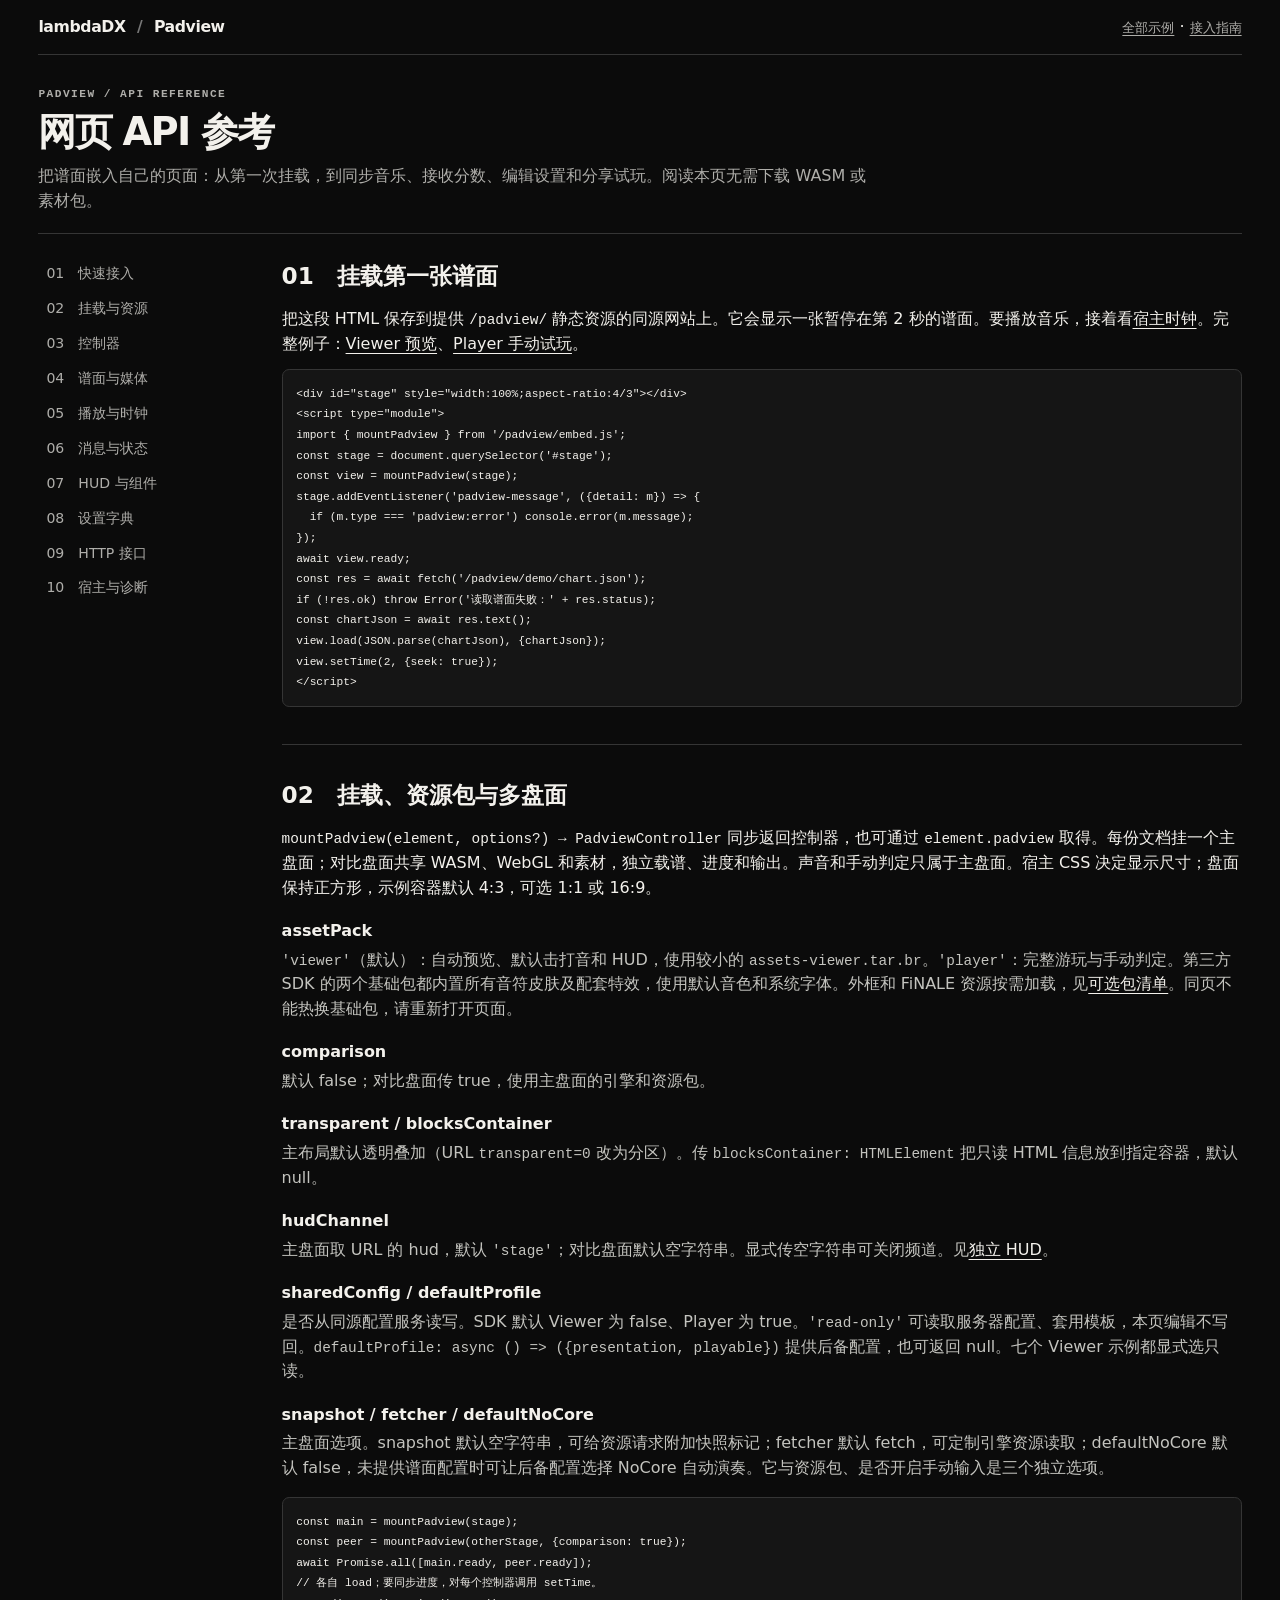
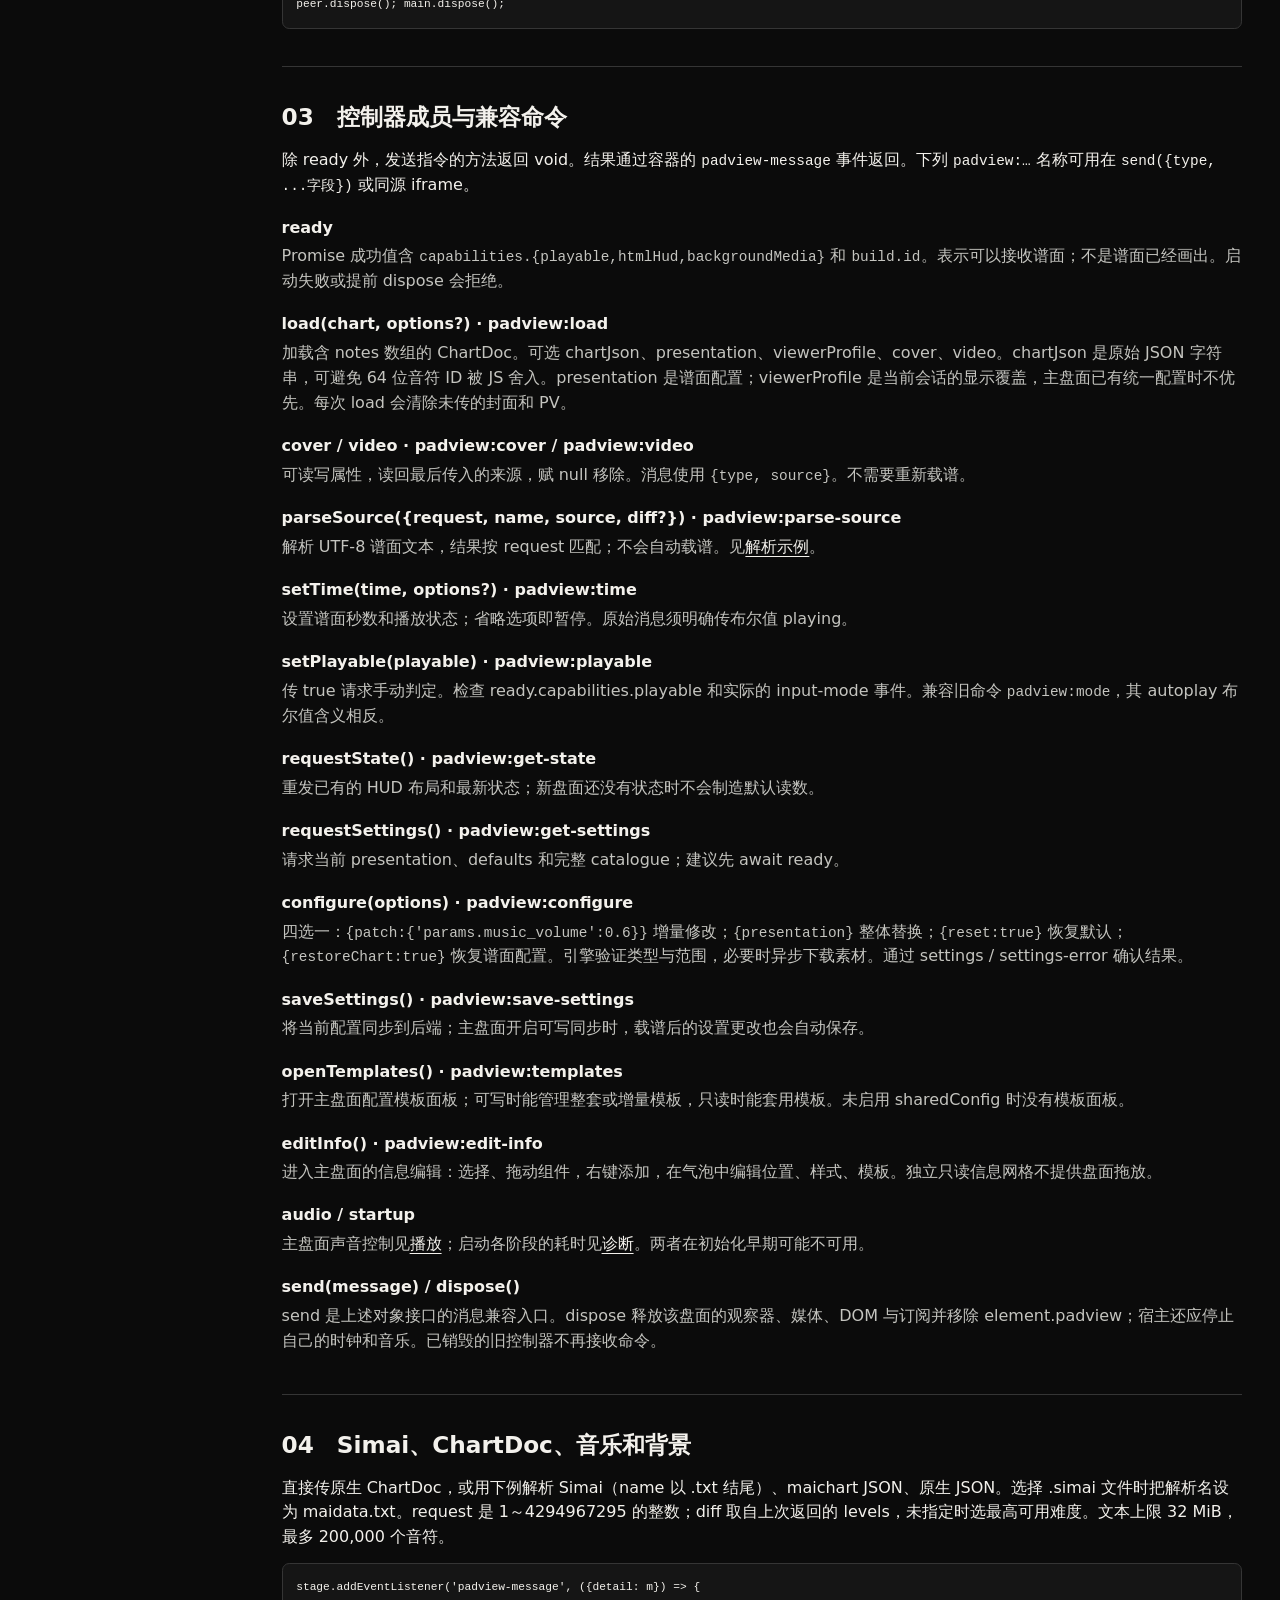
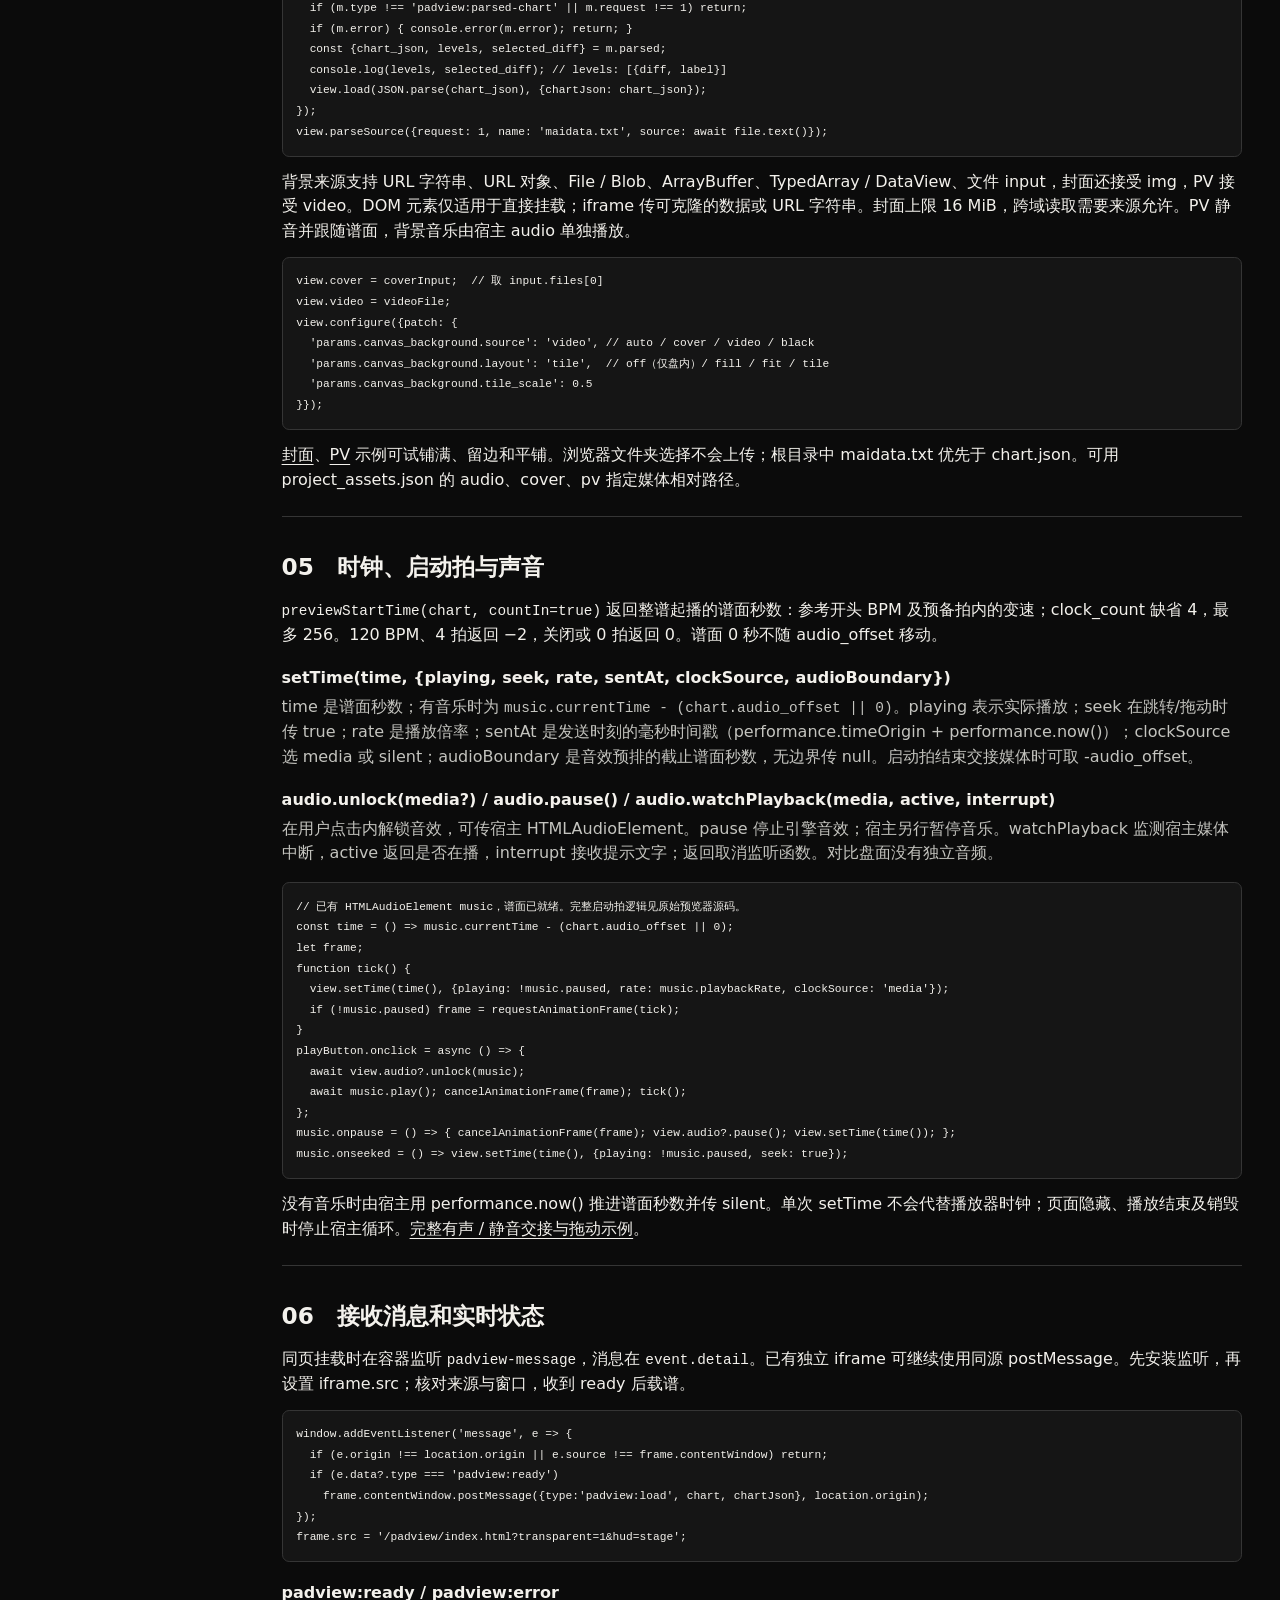
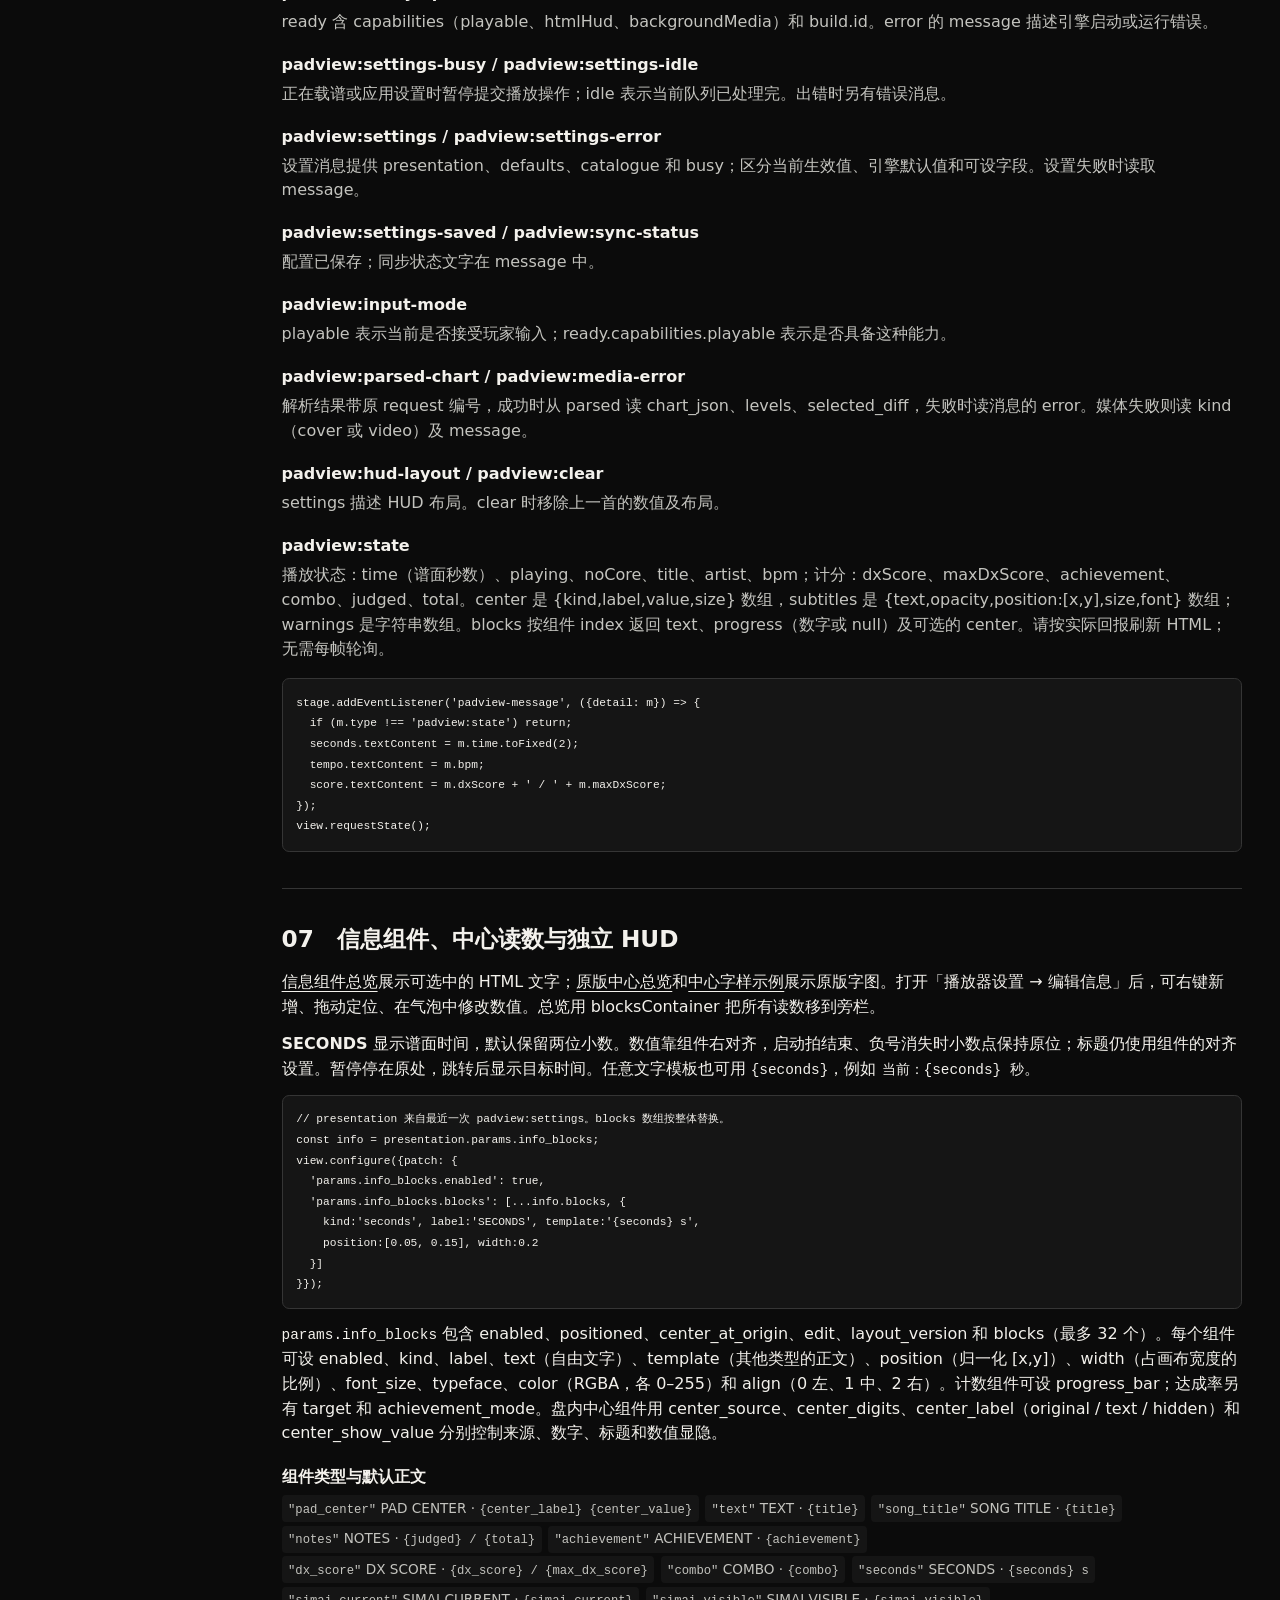
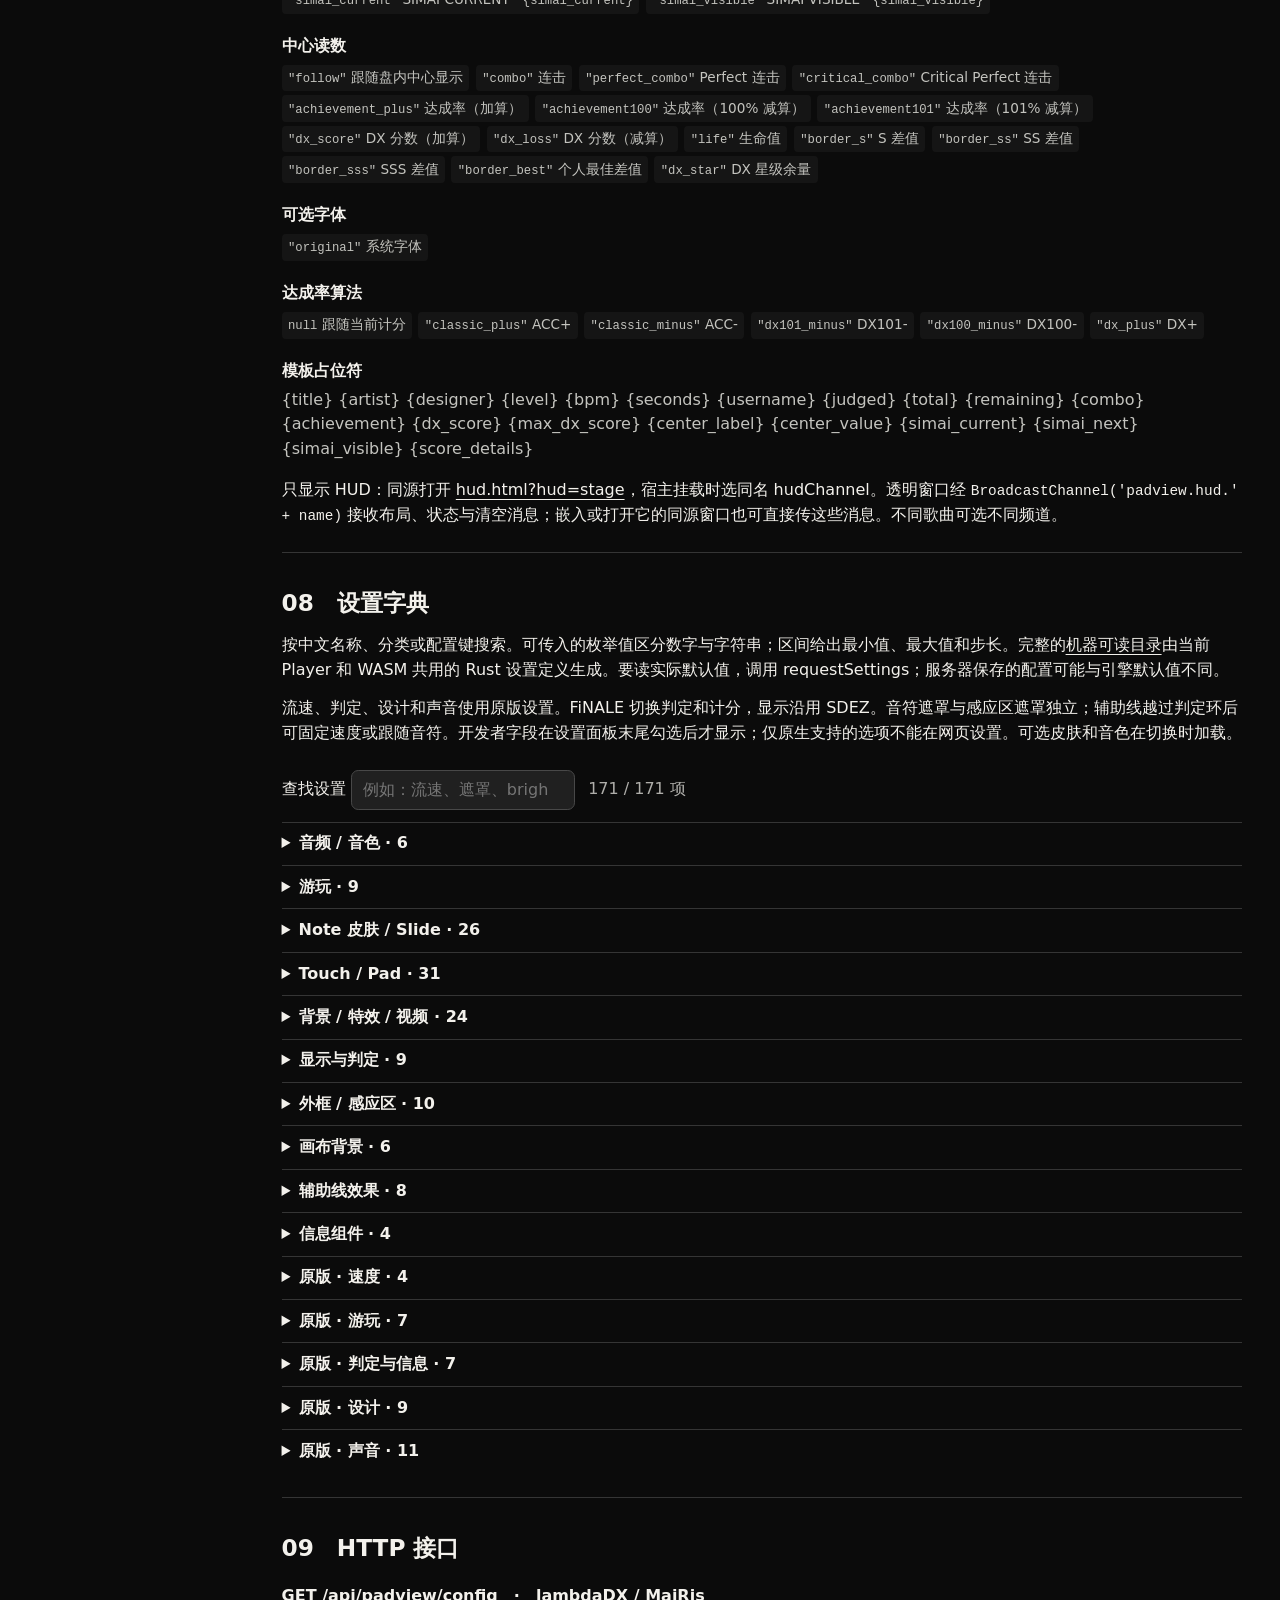
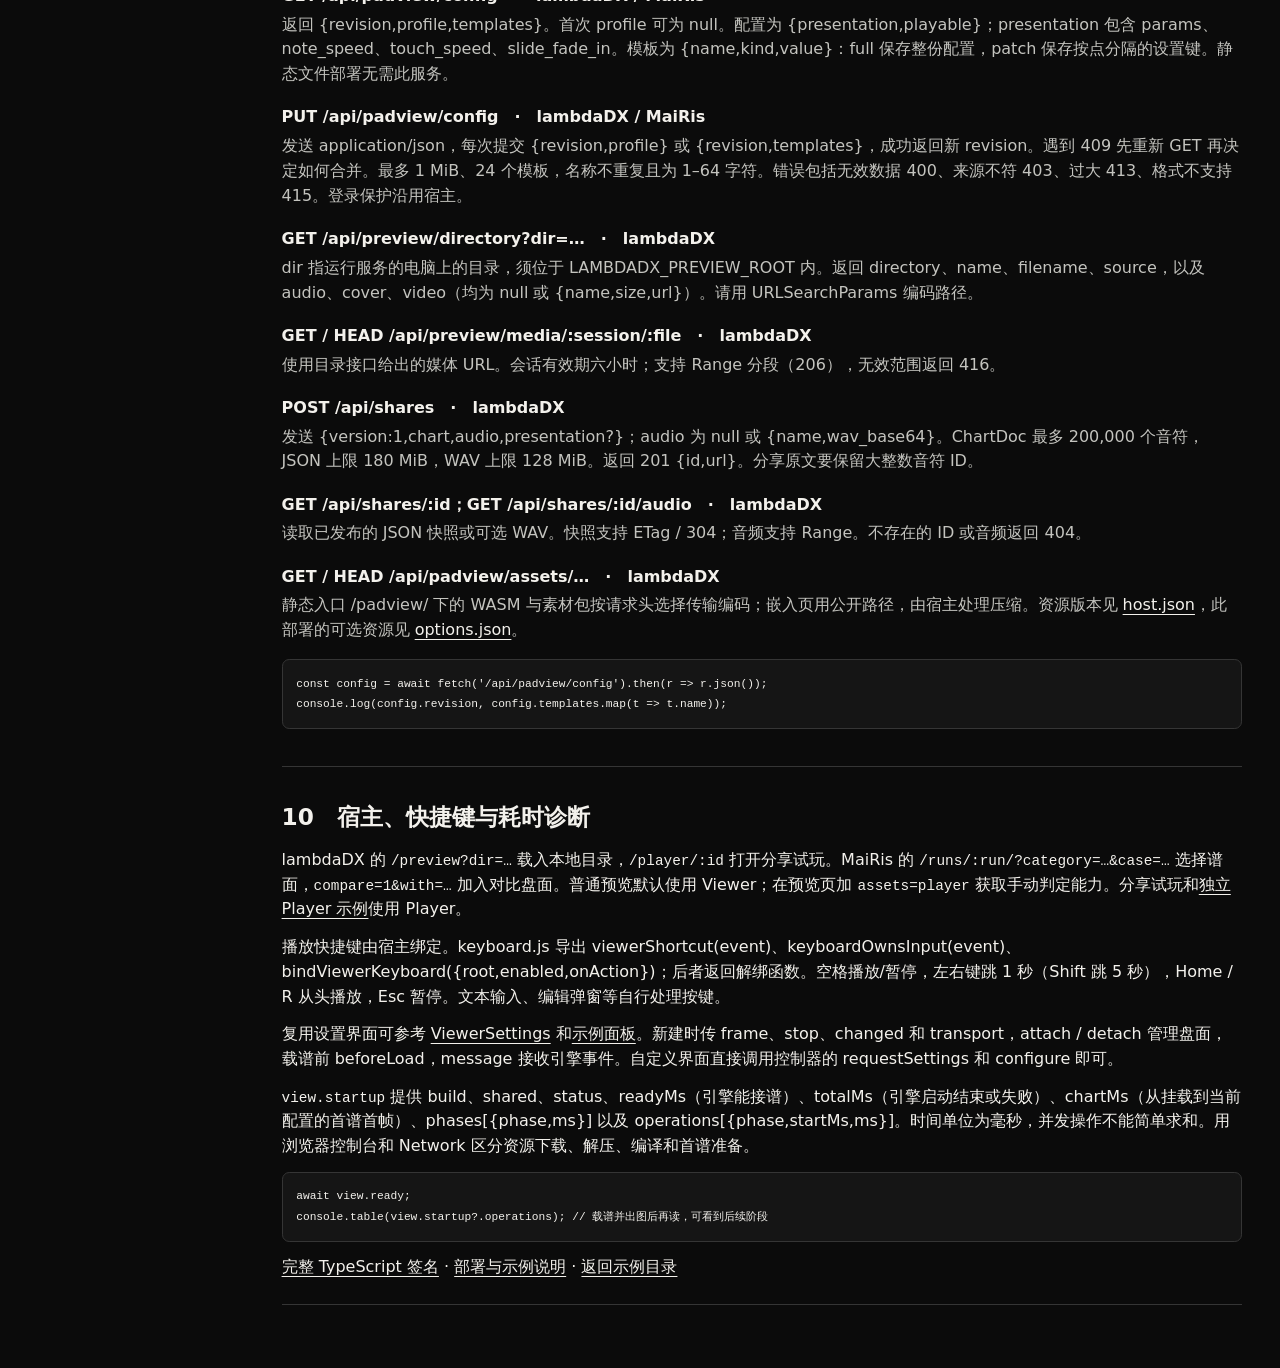
==== commit 950e24af: "Bundle all note skins and matching visual effects in Viewer and Player" ====
--- a/padview/demo/api.html
+++ b/padview/demo/api.html
@@ -26,7 +26,7 @@
 &lt;/script&gt;</code></pre></section>
 <section id="mount"><h2>02　挂载、资源包与多盘面</h2>
 <p><code>mountPadview(element, options?) → PadviewController</code> 同步返回控制器，也可通过 <code>element.padview</code> 取得。每份文档挂一个主盘面；对比盘面共享 WASM、WebGL 和素材，独立载谱、进度和输出。声音和手动判定只属于主盘面。宿主 CSS 决定显示尺寸；盘面保持正方形，示例容器默认 4:3，可选 1:1 或 16:9。</p>
-<dl><dt>assetPack</dt><dd><code>'viewer'</code>（默认）：自动预览、默认击打音和 HUD，使用较小的 <code>assets-viewer.tar.br</code>。<code>'player'</code>：完整游玩、手动判定和素材。第三方 SDK 使用默认音色和系统字体，音符皮肤和外框可按需加载。可用资源见 <a href="../options.json">可选包清单</a>。同页不能热换基础包，请重新打开页面。</dd>
+<dl><dt>assetPack</dt><dd><code>'viewer'</code>（默认）：自动预览、默认击打音和 HUD，使用较小的 <code>assets-viewer.tar.br</code>。<code>'player'</code>：完整游玩与手动判定。第三方 SDK 的两个基础包都内置所有音符皮肤及配套特效，使用默认音色和系统字体。外框和 FiNALE 资源按需加载，见<a href="../options.json">可选包清单</a>。同页不能热换基础包，请重新打开页面。</dd>
 <dt>comparison</dt><dd>默认 false；对比盘面传 true，使用主盘面的引擎和资源包。</dd>
 <dt>transparent / blocksContainer</dt><dd>主布局默认透明叠加（URL <code>transparent=0</code> 改为分区）。传 <code>blocksContainer: HTMLElement</code> 把只读 HTML 信息放到指定容器，默认 null。</dd>
 <dt>hudChannel</dt><dd>主盘面取 URL 的 hud，默认 <code>'stage'</code>；对比盘面默认空字符串。显式传空字符串可关闭频道。见<a href="#hud">独立 HUD</a>。</dd>
